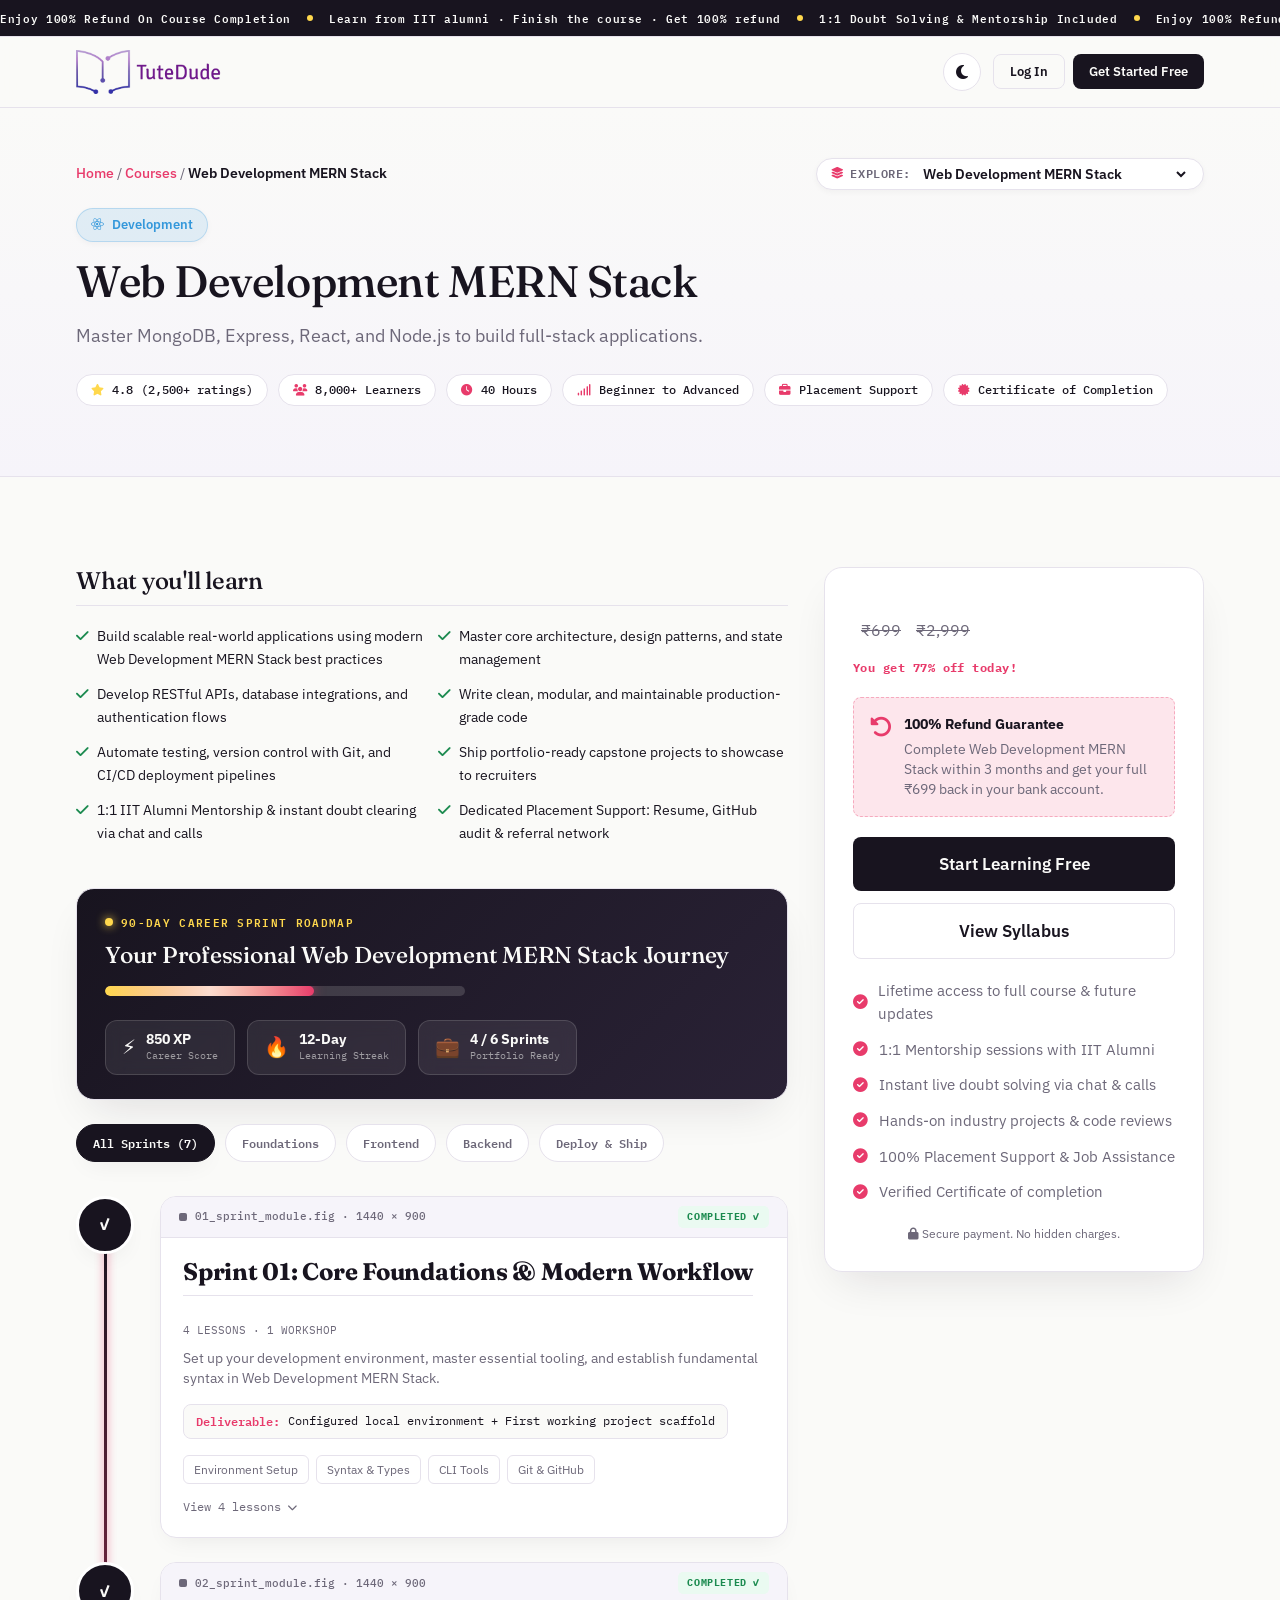
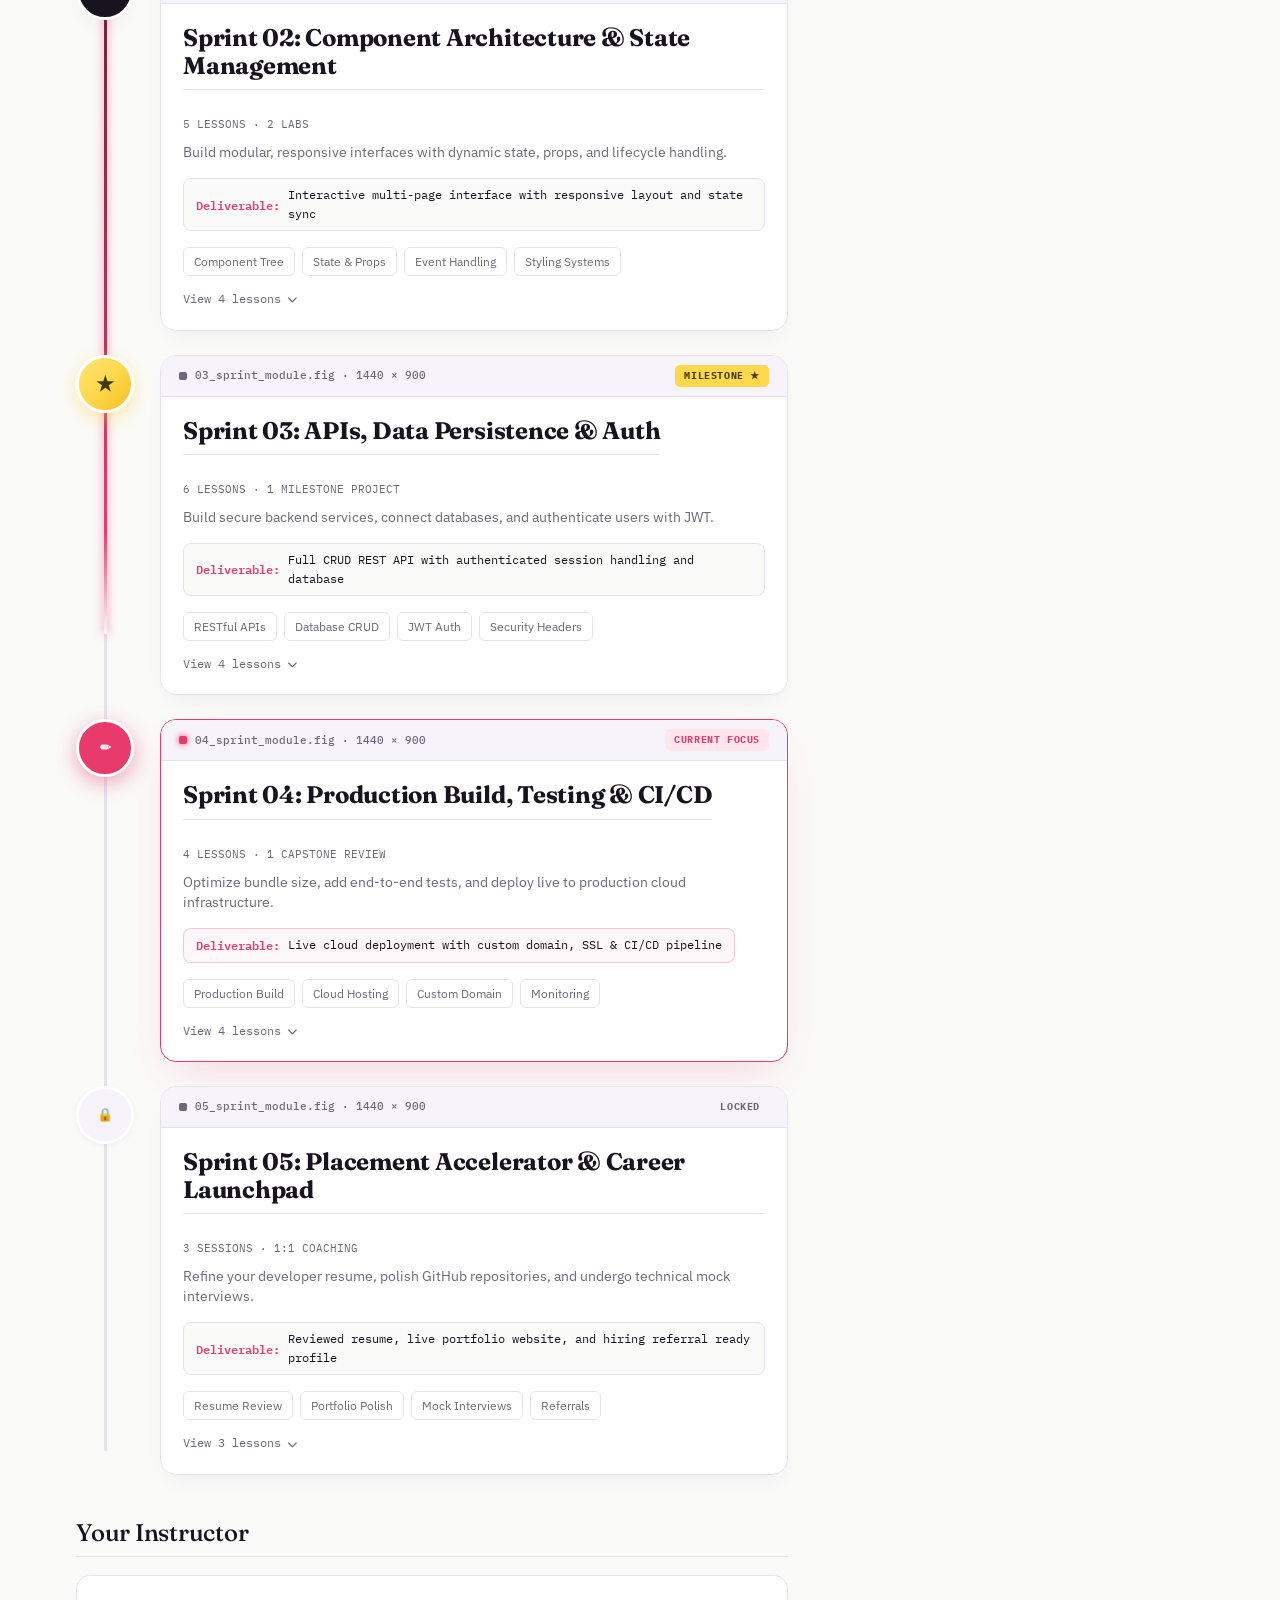
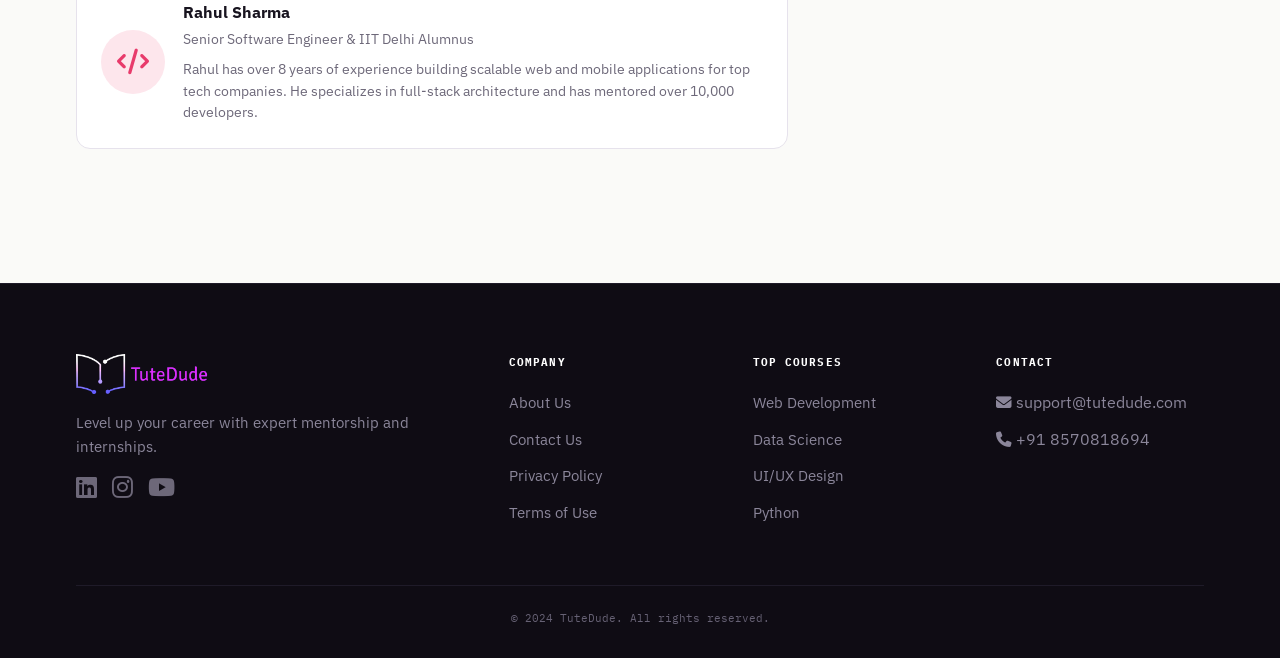
==== template.html @ 83e30b3d "update" ====
<!DOCTYPE html>
<html lang="en">
<head>
    <meta charset="UTF-8">
    <meta name="viewport" content="width=device-width, initial-scale=1.0">
    <title>MERN Stack Development - TuteDude</title>
    <script>
      (function(){
        var r = document.documentElement;
        var t = localStorage.getItem('theme');
        if (!t) t = matchMedia('(prefers-color-scheme: dark)').matches ? 'dark' : 'light';
        if (t === 'dark') r.setAttribute('data-theme','dark');
        r.style.colorScheme = t;
      })();
    </script>
    <link rel="preconnect" href="https://fonts.googleapis.com">
    <link rel="preconnect" href="https://fonts.gstatic.com" crossorigin>
    <link href="https://fonts.googleapis.com/css2?family=Fraunces:ital,opsz,wght@0,9..144,400;0,9..144,500;0,9..144,600;1,9..144,400&family=IBM+Plex+Mono:wght@400;500;600;700&family=IBM+Plex+Sans:wght@400;500;600;700&display=swap" rel="stylesheet">
    <link rel="stylesheet" href="https://cdnjs.cloudflare.com/ajax/libs/font-awesome/6.4.0/css/all.min.css">
    <link rel="stylesheet" href="style.css">
</head>
<body>

    <div class="top-bar">
        <div class="strip-track">
            <div class="strip-content">
                <span>Enjoy 100% Refund On Course Completion</span>
                <span class="strip-dot"></span>
                <span>Learn from IIT alumni · Finish the course · Get 100% refund</span>
                <span class="strip-dot"></span>
                <span>1:1 Doubt Solving &amp; Mentorship Included</span>
                <span class="strip-dot"></span>
            </div>
            <div class="strip-content" aria-hidden="true">
                <span>Enjoy 100% Refund On Course Completion</span>
                <span class="strip-dot"></span>
                <span>Learn from IIT alumni · Finish the course · Get 100% back</span>
                <span class="strip-dot"></span>
                <span>1:1 Doubt Solving &amp; Mentorship Included</span>
                <span class="strip-dot"></span>
            </div>
        </div>
    </div>

    <header>
        <div class="container nav-container">
            <a href="index.html" class="logo" style="gap:0;padding:0;">
                <img src="TD_Logo-1.png" alt="TuteDude" style="height:44px;width:auto;object-fit:contain;display:block;">
            </a>
            <div class="nav-actions">
                <button class="theme-toggle" id="themeToggle" aria-label="Toggle theme"><i class="fa-solid fa-moon"></i></button>
                <div id="authButtons" style="display: flex; gap: 8px;">
                    <button class="btn btn-ghost" id="loginBtn" style="padding: 8px 16px; font-size: 0.8rem; width: auto;">Log In</button>
                    <button class="btn btn-primary" id="signupBtn" style="padding: 8px 16px; font-size: 0.8rem; width: auto;">Get Started Free</button>
                </div>
                <div class="user-profile" id="userProfile">
                    <div class="user-avatar">JD</div>
                    <button class="btn btn-outline" id="logoutBtn" style="padding: 6px 12px; font-size: 0.8rem; width: auto;">Logout</button>
                </div>
            </div>
        </div>
    </header>

    <!-- Course Detail Header -->
    <section class="course-detail-header">
        <div class="container">
            <div class="course-main-info">
                <!-- Breadcrumb & Course Switcher -->
                <div class="breadcrumb-switcher-wrap" style="display: flex; justify-content: space-between; align-items: center; flex-wrap: wrap; gap: 14px; margin-bottom: 18px;">
                    <div style="font-size: 0.85rem; color: var(--ink-soft);">
                        <a href="index.html" style="color: var(--accent); font-weight: 500;">Home</a> /
                        <a href="courses.html" style="color: var(--accent); font-weight: 500;">Courses</a> /
                        <span id="breadcrumbCourseTitle" style="color: var(--ink); font-weight: 600;">MERN Stack</span>
                    </div>

                    <!-- Quick Switcher Dropdown -->
                    <div class="course-switcher-box">
                        <label for="courseSwitcher">
                            <i class="fa-solid fa-layer-group" style="color: var(--accent);"></i> Explore:
                        </label>
                        <select id="courseSwitcher">
                            <option value="">Loading courses...</option>
                        </select>
                    </div>
                </div>

                <!-- Course Category Pill -->
                <div id="courseCategoryBadge" class="course-category-badge">
                    <i class="fa-brands fa-react"></i> <span>Development</span>
                </div>

                <h1 id="courseTitle">MERN Stack Development</h1>
                <p class="course-subtitle" id="courseSubtitle">Master MongoDB, Express, React, and Node.js to build modern, full-stack web applications from scratch.</p>

                <div class="course-badges">
                    <span class="course-badge" id="courseRatingBadge"><i class="fa-solid fa-star" style="color: var(--highlight);"></i> <span id="courseRatingVal">4.8</span> (2,500+ ratings)</span>
                    <span class="course-badge" id="courseEnrolledBadge"><i class="fa-solid fa-users"></i> <span id="courseEnrolledVal">8,000+</span> Learners</span>
                    <span class="course-badge" id="courseHoursBadge"><i class="fa-solid fa-clock"></i> <span id="courseHoursVal">40 Hours</span></span>
                    <span class="course-badge"><i class="fa-solid fa-signal"></i> Beginner to Advanced</span>
                    <span class="course-badge"><i class="fa-solid fa-briefcase" style="color: var(--accent);"></i> Placement Support</span>
                    <span class="course-badge"><i class="fa-solid fa-certificate"></i> Certificate of Completion</span>
                </div>
            </div>
        </div>
    </section>

    <!-- Main Content Layout -->
    <section class="section-padding">
        <div class="container">
            <div class="course-detail-grid">

                <!-- Left Column: Course Content -->
                <div class="course-content-area">

                    <!-- What you'll learn -->
                    <div class="content-section">
                        <h3>What you'll learn</h3>
                        <ul id="learnPointsList" style="display: grid; grid-template-columns: 1fr 1fr; gap: 12px;">
                            <li style="display: flex; gap: 8px; font-size: 0.9rem;"><i class="fa-solid fa-check" style="color: var(--brand-success); margin-top: 5px;"></i> Build full-stack apps with MERN</li>
                            <li style="display: flex; gap: 8px; font-size: 0.9rem;"><i class="fa-solid fa-check" style="color: var(--brand-success); margin-top: 5px;"></i> Master React Hooks &amp; Context API</li>
                            <li style="display: flex; gap: 8px; font-size: 0.9rem;"><i class="fa-solid fa-check" style="color: var(--brand-success); margin-top: 5px;"></i> Create RESTful APIs with Node.js</li>
                            <li style="display: flex; gap: 8px; font-size: 0.9rem;"><i class="fa-solid fa-check" style="color: var(--brand-success); margin-top: 5px;"></i> Manage databases with MongoDB</li>
                            <li style="display: flex; gap: 8px; font-size: 0.9rem;"><i class="fa-solid fa-check" style="color: var(--brand-success); margin-top: 5px;"></i> Implement Authentication &amp; Authorization</li>
                            <li style="display: flex; gap: 8px; font-size: 0.9rem;"><i class="fa-solid fa-check" style="color: var(--brand-success); margin-top: 5px;"></i> Deploy applications to production</li>
                            <li style="display: flex; gap: 8px; font-size: 0.9rem;"><i class="fa-solid fa-check" style="color: var(--brand-success); margin-top: 5px;"></i> Placement Support: Resume, Mock Interviews &amp; Referrals</li>
                        </ul>
                    </div>

                    <!-- Course Curriculum - Interactive Sprint Pipeline -->
                    <div class="content-section" id="curriculum" style="padding:0;background:transparent;border:none;box-shadow:none;">

                        <!-- Career Readiness & Sprint Tracker Dashboard -->
                        <div class="pipeline-dashboard">
                            <div class="pipeline-dashboard-info">
                                <div class="pipeline-kicker" id="pipelineKicker">90-DAY CAREER SPRINT ROADMAP</div>
                                <div class="pipeline-title" id="pipelineTitle">Your Professional Full-Stack Journey</div>
                                <div class="pipeline-meter-wrap">
                                    <div class="pipeline-meter-fill" id="pipelineMeterFill">
                                        <div class="pipeline-meter-sheen"></div>
                                    </div>
                                </div>
                            </div>
                            <div class="pipeline-stats">
                                <div class="pipeline-stat-chip">
                                    <span class="pipeline-stat-icon">⚡</span>
                                    <div>
                                        <b>850 XP</b>
                                        <small>Career Score</small>
                                    </div>
                                </div>
                                <div class="pipeline-stat-chip">
                                    <span class="pipeline-stat-icon">🔥</span>
                                    <div>
                                        <b>12-Day</b>
                                        <small>Learning Streak</small>
                                    </div>
                                </div>
                                <div class="pipeline-stat-chip">
                                    <span class="pipeline-stat-icon">💼</span>
                                    <div>
                                        <b>4 / 6 Sprints</b>
                                        <small>Portfolio Ready</small>
                                    </div>
                                </div>
                            </div>
                        </div>

                        <!-- Category Filters -->
                        <div class="pipeline-filters">
                            <button class="pipeline-filter-btn active" data-category="all">All Sprints (7)</button>
                            <button class="pipeline-filter-btn" data-category="foundation">Foundations</button>
                            <button class="pipeline-filter-btn" data-category="frontend">Frontend</button>
                            <button class="pipeline-filter-btn" data-category="backend">Backend</button>
                            <button class="pipeline-filter-btn" data-category="deploy">Deploy &amp; Ship</button>
                        </div>

                        <!-- Sprint Pipeline Track -->
                        <div class="pipeline-track" id="pipelineTrack">
                            <div class="pipeline-track-laser" id="pipelineLaser"></div>

                            <!-- Sprint 01: Web Foundations (Done) -->
                            <div class="sprint-row" data-category="foundation">
                                <div class="sprint-node done" title="Sprint 01: Web Foundations">
                                    <span class="node-check">✓</span>
                                </div>
                                <div class="sprint-artboard" onclick="toggleArtboardDrawer(this, event)">
                                    <div class="artboard-topbar">
                                        <span class="artboard-filename">01_web_foundations.fig · 1440 × 900</span>
                                        <span class="artboard-status status-done">COMPLETED ✓</span>
                                    </div>
                                    <div class="artboard-body">
                                        <div class="artboard-header-row">
                                            <h3 class="artboard-title">Sprint 01: Web Foundations &amp; Modern Javascript</h3>
                                            <span class="artboard-duration">4 LESSONS · 1 WORKSHOP</span>
                                        </div>
                                        <p class="artboard-desc">Understand how the web works end-to-end, set up your full modern dev environment, and master modern ES6+ JS syntax.</p>
                                        <div class="artboard-deliverable">
                                            <b>Deliverable:</b> Working local dev environment + first responsive web application
                                        </div>
                                        <div class="artboard-chips">
                                            <span class="artboard-chip">HTTP &amp; DNS</span>
                                            <span class="artboard-chip">HTML5 &amp; CSS3</span>
                                            <span class="artboard-chip">Dev Tools</span>
                                            <span class="artboard-chip">ES6+ JavaScript</span>
                                        </div>
                                        <div class="artboard-lessons-toggle">
                                            <span>View 4 lessons</span> <i class="fa-solid fa-chevron-down"></i>
                                        </div>
                                        <div class="artboard-lessons-drawer">
                                            <ul class="artboard-lesson-list">
                                                <li><i class="fa-solid fa-circle-play"></i> How the web works (HTTP, DNS, Browsers)</li>
                                                <li><i class="fa-solid fa-circle-play"></i> Setting up your development environment</li>
                                                <li><i class="fa-solid fa-circle-play"></i> Introduction to HTML5 and CSS3</li>
                                                <li><i class="fa-solid fa-circle-play"></i> JavaScript Fundamentals (ES6+)</li>
                                            </ul>
                                        </div>
                                    </div>
                                </div>
                            </div>

                            <!-- Sprint 02: React Frontend (Done) -->
                            <div class="sprint-row" data-category="frontend">
                                <div class="sprint-node done" title="Sprint 02: Frontend with React">
                                    <span class="node-check">✓</span>
                                </div>
                                <div class="sprint-artboard" onclick="toggleArtboardDrawer(this, event)">
                                    <div class="artboard-topbar">
                                        <span class="artboard-filename">02_react_frontend.fig · 1440 × 900</span>
                                        <span class="artboard-status status-done">COMPLETED ✓</span>
                                    </div>
                                    <div class="artboard-body">
                                        <div class="artboard-header-row">
                                            <h3 class="artboard-title">Sprint 02: Frontend Architecture with React JS</h3>
                                            <span class="artboard-duration">5 LESSONS · 1 SPA PROJECT</span>
                                        </div>
                                        <p class="artboard-desc">Build dynamic, component-based UIs. Master React hooks, reusable UI patterns, routing, and client-side state management.</p>
                                        <div class="artboard-deliverable">
                                            <b>Deliverable:</b> Multi-page React SPA with routing and global state
                                        </div>
                                        <div class="artboard-chips">
                                            <span class="artboard-chip">Components &amp; Props</span>
                                            <span class="artboard-chip">useState &amp; useEffect</span>
                                            <span class="artboard-chip">React Router</span>
                                            <span class="artboard-chip">Context API</span>
                                        </div>
                                        <div class="artboard-lessons-toggle">
                                            <span>View 5 lessons</span> <i class="fa-solid fa-chevron-down"></i>
                                        </div>
                                        <div class="artboard-lessons-drawer">
                                            <ul class="artboard-lesson-list">
                                                <li><i class="fa-solid fa-circle-play"></i> React Components, Props, and State</li>
                                                <li><i class="fa-solid fa-circle-play"></i> Handling Events and Forms</li>
                                                <li><i class="fa-solid fa-circle-play"></i> React Hooks (useState, useEffect)</li>
                                                <li><i class="fa-solid fa-circle-play"></i> Routing with React Router</li>
                                                <li><i class="fa-solid fa-circle-play"></i> State Management with Context API</li>
                                            </ul>
                                        </div>
                                    </div>
                                </div>
                            </div>

                            <!-- Milestone -->
                            <div class="sprint-row" data-category="frontend">
                                <div class="sprint-node milestone" title="Checkpoint Milestone">
                                    🏆
                                </div>
                                <div class="sprint-artboard" onclick="toggleArtboardDrawer(this, event)">
                                    <div class="artboard-topbar">
                                        <span class="artboard-filename">milestone_evaluation.audit · CERTIFIED</span>
                                        <span class="artboard-status status-milestone">MILESTONE UNLOCKED ★</span>
                                    </div>
                                    <div class="artboard-body">
                                        <div class="artboard-header-row">
                                            <h3 class="artboard-title">Checkpoint Milestone: Frontend React Badge &amp; Review</h3>
                                            <span class="artboard-duration">+150 XP AWARDED · 1:1 PEER REVIEW</span>
                                        </div>
                                        <p class="artboard-desc">Submit your React SPA for rigorous mentor evaluation and performance audit. Earn the verified Frontend Developer credential.</p>
                                        <div class="artboard-deliverable">
                                            <b>Achievement:</b> TuteDude Certified Frontend Engineer Checkpoint
                                        </div>
                                        <div class="artboard-chips">
                                            <span class="artboard-chip">Code review session</span>
                                            <span class="artboard-chip">Performance audit</span>
                                            <span class="artboard-chip">1:1 mentor critique</span>
                                        </div>
                                    </div>
                                </div>
                            </div>

                            <!-- Sprint 03: Backend (ACTIVE) -->
                            <div class="sprint-row active-sprint" data-category="backend">
                                <div class="sprint-node active" title="Sprint 03: Backend with Node & Express (Current Sprint)">
                                    03
                                </div>
                                <div class="sprint-artboard" onclick="toggleArtboardDrawer(this, event)">
                                    <!-- Animated Figma Cursor -->
                                    <div class="figma-cursor">
                                        <svg class="figma-cursor-icon" viewBox="0 0 24 24" fill="none">
                                            <path d="M5.65 3.12L19.35 12.35L12.35 13.9L8.6 20.35L5.65 3.12Z" fill="#e83b6b" stroke="#ffffff" stroke-width="1.8" stroke-linejoin="round"/>
                                        </svg>
                                        <span class="figma-cursor-tag">You (In Sprint)</span>
                                        <div class="figma-comment-bubble">💬 JWT auth API &amp; routes approved by mentor!</div>
                                    </div>

                                    <div class="artboard-topbar">
                                        <span class="artboard-filename">03_node_express_active.fig · 1440 × 900</span>
                                        <span class="artboard-status status-active">
                                            <span class="status-active-dot"></span>
                                            CURRENT SPRINT · IN PROGRESS
                                        </span>
                                    </div>
                                    <div class="artboard-body">
                                        <div class="artboard-header-row">
                                            <h3 class="artboard-title">Sprint 03: Backend with Node.js &amp; Express</h3>
                                            <span class="artboard-duration">4 LESSONS · 1 REST API PROJECT</span>
                                        </div>
                                        <p class="artboard-desc">Design and build production-grade REST APIs with structured middleware, error handling pipelines, and secure JWT authentication.</p>
                                        <div class="artboard-deliverable">
                                            <b>Deliverable:</b> Authenticated REST API with full CRUD endpoints
                                        </div>
                                        <div class="artboard-chips">
                                            <span class="artboard-chip">Node.js &amp; NPM</span>
                                            <span class="artboard-chip">Express.js</span>
                                            <span class="artboard-chip">JWT Auth</span>
                                            <span class="artboard-chip">Custom Middleware</span>
                                        </div>
                                        <div class="artboard-lessons-toggle">
                                            <span>View 4 lessons</span> <i class="fa-solid fa-chevron-down"></i>
                                        </div>
                                        <div class="artboard-lessons-drawer">
                                            <ul class="artboard-lesson-list">
                                                <li><i class="fa-solid fa-circle-play"></i> Introduction to Node.js and NPM</li>
                                                <li><i class="fa-solid fa-circle-play"></i> Building RESTful APIs with Express</li>
                                                <li><i class="fa-solid fa-circle-play"></i> Middleware and Error Handling</li>
                                                <li><i class="fa-solid fa-circle-play"></i> Authentication using JWT</li>
                                            </ul>
                                        </div>
                                    </div>
                                </div>
                            </div>

                            <!-- Sprint 04: MongoDB (Locked) -->
                            <div class="sprint-row" data-category="backend">
                                <div class="sprint-node locked" title="Sprint 04: Database with MongoDB (Locked)">
                                    🔒
                                </div>
                                <div class="sprint-artboard" onclick="toggleArtboardDrawer(this, event)">
                                    <div class="artboard-topbar">
                                        <span class="artboard-filename">04_mongodb_schemas.fig · LOCKED</span>
                                        <span class="artboard-status status-locked">UNLOCKS AFTER SPRINT 03</span>
                                    </div>
                                    <div class="artboard-body">
                                        <div class="artboard-header-row">
                                            <h3 class="artboard-title">Sprint 04: Database with MongoDB &amp; Mongoose</h3>
                                            <span class="artboard-duration">3 LESSONS · 1 DATA WORKSHOP</span>
                                        </div>
                                        <p class="artboard-desc">Master NoSQL database design. Build schemas, run indexed queries, and model real-world data with Mongoose ODM.</p>
                                        <div class="artboard-deliverable">
                                            <b>Deliverable:</b> Backend connected to live MongoDB Atlas cluster
                                        </div>
                                        <div class="artboard-chips">
                                            <span class="artboard-chip">MongoDB Atlas</span>
                                            <span class="artboard-chip">Mongoose ORM</span>
                                            <span class="artboard-chip">Data Modeling</span>
                                            <span class="artboard-chip">Aggregation</span>
                                        </div>
                                        <div class="artboard-lessons-toggle">
                                            <span>View 3 lessons</span> <i class="fa-solid fa-chevron-down"></i>
                                        </div>
                                        <div class="artboard-lessons-drawer">
                                            <ul class="artboard-lesson-list">
                                                <li><i class="fa-solid fa-circle-play"></i> Introduction to NoSQL and MongoDB</li>
                                                <li><i class="fa-solid fa-circle-play"></i> Schema Design with Mongoose</li>
                                                <li><i class="fa-solid fa-circle-play"></i> CRUD operations and complex queries</li>
                                            </ul>
                                        </div>
                                    </div>
                                </div>
                            </div>

                            <!-- Sprint 05: Full Stack Integration (Locked) -->
                            <div class="sprint-row" data-category="deploy">
                                <div class="sprint-node locked" title="Sprint 05: Full Stack MERN Integration (Locked)">
                                    🔒
                                </div>
                                <div class="sprint-artboard" onclick="toggleArtboardDrawer(this, event)">
                                    <div class="artboard-topbar">
                                        <span class="artboard-filename">05_mern_integration.fig · LOCKED</span>
                                        <span class="artboard-status status-locked">UNLOCKS AFTER SPRINT 04</span>
                                    </div>
                                    <div class="artboard-body">
                                        <div class="artboard-header-row">
                                            <h3 class="artboard-title">Sprint 05: Full Stack Integration &amp; Real Projects</h3>
                                            <span class="artboard-duration">5 LESSONS · 2 FULL PROJECTS</span>
                                        </div>
                                        <p class="artboard-desc">Connect React with Node, Express, and MongoDB. Implement full auth, state sync, payment gateway, and file uploads.</p>
                                        <div class="artboard-deliverable">
                                            <b>Deliverable:</b> Complete End-to-End MERN Application with live DB
                                        </div>
                                        <div class="artboard-chips">
                                            <span class="artboard-chip">Axios Interceptors</span>
                                            <span class="artboard-chip">State Sync</span>
                                            <span class="artboard-chip">Payment Gateway</span>
                                            <span class="artboard-chip">File Uploads</span>
                                        </div>
                                        <div class="artboard-lessons-toggle">
                                            <span>View 5 lessons</span> <i class="fa-solid fa-chevron-down"></i>
                                        </div>
                                        <div class="artboard-lessons-drawer">
                                            <ul class="artboard-lesson-list">
                                                <li><i class="fa-solid fa-circle-play"></i> Connecting Frontend with Backend APIs</li>
                                                <li><i class="fa-solid fa-circle-play"></i> Global State with Redux / Context</li>
                                                <li><i class="fa-solid fa-circle-play"></i> Image Uploads with Cloudinary / S3</li>
                                                <li><i class="fa-solid fa-circle-play"></i> Payment Integration with Razorpay / Stripe</li>
                                                <li><i class="fa-solid fa-circle-play"></i> End-to-end Testing and Debugging</li>
                                            </ul>
                                        </div>
                                    </div>
                                </div>
                            </div>

                            <!-- Sprint 06: DevOps & Capstone (Locked) -->
                            <div class="sprint-row" data-category="deploy">
                                <div class="sprint-node locked" title="Sprint 06: DevOps & Capstone">
                                    🔒
                                </div>
                                <div class="sprint-artboard" onclick="toggleArtboardDrawer(this, event)">
                                    <div class="artboard-topbar">
                                        <span class="artboard-filename">06_production_deploy.fig · LOCKED</span>
                                        <span class="artboard-status status-locked">FINAL CAPSTONE SPRINT</span>
                                    </div>
                                    <div class="artboard-body">
                                        <div class="artboard-header-row">
                                            <h3 class="artboard-title">Sprint 06: Production Deployment &amp; Capstone</h3>
                                            <span class="artboard-duration">3 LESSONS · 1 PRODUCTION CAPSTONE</span>
                                        </div>
                                        <p class="artboard-desc">Deploy full-stack apps to production with CI/CD pipelines, custom domains, SSL certificates, and security best practices.</p>
                                        <div class="artboard-deliverable">
                                            <b>Deliverable:</b> Live production deployment with custom domain &amp; CI/CD
                                        </div>
                                        <div class="artboard-chips">
                                            <span class="artboard-chip">Render / Vercel</span>
                                            <span class="artboard-chip">Docker Basics</span>
                                            <span class="artboard-chip">CI/CD Pipelines</span>
                                            <span class="artboard-chip">Capstone Review</span>
                                        </div>
                                        <div class="artboard-lessons-toggle">
                                            <span>View 3 lessons</span> <i class="fa-solid fa-chevron-down"></i>
                                        </div>
                                        <div class="artboard-lessons-drawer">
                                            <ul class="artboard-lesson-list">
                                                <li><i class="fa-solid fa-circle-play"></i> Deployment strategies for MERN apps</li>
                                                <li><i class="fa-solid fa-circle-play"></i> Environment variables &amp; secrets management</li>
                                                <li><i class="fa-solid fa-circle-play"></i> Final capstone project build &amp; submission</li>
                                            </ul>
                                        </div>
                                    </div>
                                </div>
                            </div>

                        </div><!-- end pipeline-track -->

                        <!-- Floating Notification Toast -->
                        <div class="pipeline-toast" id="pipelineToast"></div>
                    </div>

                    <!-- Instructor -->
                    <div class="content-section">
                        <h3>Your Instructor</h3>
                        <div class="instructor-card">
                            <div class="instructor-img"><i class="fa-solid fa-user-tie" id="instructorIcon"></i></div>
                            <div>
                                <h4 style="margin-bottom: 4px;" id="instructorName">Rahul Sharma</h4>
                                <p style="font-size: 0.85rem; color: var(--ink-soft);" id="instructorTitle">Senior Software Engineer &amp; IIT Delhi Alumnus</p>
                                <p style="font-size: 0.85rem; color: var(--ink-soft); margin-top: 8px;" id="instructorBio">Rahul has over 8 years of experience building scalable web applications for top tech companies. He specializes in the MERN stack and has mentored over 10,000 students.</p>
                            </div>
                        </div>
                    </div>

                </div>

                <!-- Right Column: Enroll Card (Sticky) -->
                <aside class="enroll-sidebar">
                    <div class="enroll-card">
                        <div class="enroll-price"><span id="sidebarPriceCurrent">₹699</span> <span id="sidebarPriceOriginal">₹2,999</span></div>
                        <p class="enroll-discount-text" id="sidebarDiscountText">You get 76% off today!</p>

                        <!-- REFUND HIGHLIGHT BOX -->
                        <div class="refund-highlight">
                            <i class="fa-solid fa-rotate-left"></i>
                            <div>
                                <strong>100% Refund Guarantee</strong>
                                <p id="sidebarRefundDesc">Complete the course within 3 months and get your full ₹699 back in your bank account.</p>
                            </div>
                        </div>

                        <button class="btn btn-primary" style="width: 100%; padding: 16px; font-size: 1.05rem; margin-bottom: 12px;">Start Learning Free</button>
                        <button class="btn btn-ghost" style="width: 100%; padding: 16px; font-size: 1.05rem;">View Syllabus</button>

                        <ul id="sidebarFeaturesList">
                            <li><i class="fa-solid fa-check-circle"></i> Lifetime access to course</li>
                            <li><i class="fa-solid fa-check-circle"></i> 1:1 Mentorship sessions</li>
                            <li><i class="fa-solid fa-check-circle"></i> Live doubt solving</li>
                            <li><i class="fa-solid fa-check-circle"></i> Dedicated Projects</li>
                            <li><i class="fa-solid fa-check-circle"></i> Placement Support &amp; Job Assistance</li>
                            <li><i class="fa-solid fa-check-circle"></i> Certificate of completion</li>
                        </ul>
                        <div style="font-size: 0.75rem; color: var(--ink-soft); text-align: center; margin-top: 15px;"><i class="fa-solid fa-lock"></i> Secure payment. No hidden charges.</div>
                    </div>
                </aside>

            </div>
        </div>
    </section>

    <!-- Footer -->
    <footer>
        <div class="container">
            <div class="footer-grid">
                <div class="footer-brand">
                    <div class="logo" style="margin-bottom:10px;gap:0;padding:0;">
                        <img src="TD_Logo-1.png" alt="TuteDude" style="height:40px;width:auto;object-fit:contain;display:block;">
                    </div>
                    <p>Level up your career with expert mentorship and internships.</p>
                    <div style="display: flex; gap: 15px; margin-top: 15px;">
                        <a href="#"><i class="fa-brands fa-linkedin" style="font-size: 1.5rem; color: var(--text-grey);"></i></a>
                        <a href="#"><i class="fa-brands fa-instagram" style="font-size: 1.5rem; color: var(--text-grey);"></i></a>
                        <a href="#"><i class="fa-brands fa-youtube" style="font-size: 1.5rem; color: var(--text-grey);"></i></a>
                    </div>
                </div>
                <div class="footer-links"><h4>Company</h4><ul><li><a href="#">About Us</a></li><li><a href="#">Contact Us</a></li><li><a href="#">Privacy Policy</a></li><li><a href="#">Terms of Use</a></li></ul></div>
                <div class="footer-links"><h4>Top Courses</h4><ul><li><a href="#">Web Development</a></li><li><a href="#">Data Science</a></li><li><a href="#">UI/UX Design</a></li><li><a href="#">Python</a></li></ul></div>
                <div class="footer-links"><h4>Contact</h4><ul><li><i class="fa-solid fa-envelope"></i> support@tutedude.com</li><li><i class="fa-solid fa-phone"></i> +91 8570818694</li></ul></div>
            </div>
            <div class="footer-bottom">&copy; 2024 TuteDude. All rights reserved.</div>
        </div>
    </footer>

    <!-- Login Modal -->
    <div class="modal-overlay" id="loginModal">
        <div class="modal-content">
            <button class="modal-close" id="modalClose"><i class="fa-solid fa-xmark"></i></button>
            <h2>Welcome Back</h2>
            <form id="loginForm">
                <div class="form-group"><label>Email</label><input type="email" placeholder="you@example.com" required></div>
                <div class="form-group"><label>Password</label><input type="password" placeholder="••••••••" required></div>
                <button type="submit" class="btn btn-primary">Log In</button>
            </form>
        </div>
    </div>

    <script src="script.js"></script>
    <script src="template-loader.js"></script>

    <!-- Pipeline Drawer, Filter & Cursor logic -->
    <script>
    function toggleArtboardDrawer(artboard, e) {
        if (e.target.closest('.artboard-chip')) return;
        artboard.classList.toggle('open');

        var cursor = document.querySelector('.figma-cursor');
        if (cursor && !artboard.contains(cursor)) {
            artboard.prepend(cursor);
            cursor.style.display = 'flex';
            var tag = cursor.querySelector('.figma-cursor-tag');
            if (tag) tag.textContent = 'You (Inspecting)';
        }
    }

    (function(){
        var filterBtns = document.querySelectorAll('.pipeline-filter-btn');
        var sprintRows = document.querySelectorAll('.sprint-row');
        var laser = document.getElementById('pipelineLaser');

        filterBtns.forEach(function(btn){
            btn.addEventListener('click', function(){
                filterBtns.forEach(function(b){ b.classList.remove('active'); });
                btn.classList.add('active');

                var cat = btn.getAttribute('data-category');
                sprintRows.forEach(function(row){
                    if (cat === 'all' || row.getAttribute('data-category') === cat) {
                        row.classList.remove('hidden');
                    } else {
                        row.classList.add('hidden');
                    }
                });

                if (laser) {
                    laser.style.display = (cat === 'all') ? 'block' : 'none';
                }
            });
        });

        var toast = document.getElementById('pipelineToast');
        var toastTimer = null;
        function showToast(html) {
            if (!toast) return;
            toast.innerHTML = html;
            toast.classList.add('show');
            clearTimeout(toastTimer);
            toastTimer = setTimeout(function(){ toast.classList.remove('show'); }, 2600);
        }

        document.querySelectorAll('.sprint-node').forEach(function(node){
            node.addEventListener('click', function(e){
                e.stopPropagation();
                if (node.classList.contains('milestone')) {
                    showToast('🏆 <b>Milestone Cleared:</b> Frontend React Badge &amp; +150 XP Achieved!');
                } else if (node.classList.contains('done')) {
                    showToast('✓ <b>Sprint Verified:</b> Lessons completed &amp; deliverables approved.');
                } else if (node.classList.contains('active')) {
                    showToast('✏️ <b>Current Focus:</b> Sprint 03 · Backend REST API in progress!');
                } else if (node.classList.contains('locked')) {
                    showToast('🔒 <b>Sprint Locked:</b> Complete Sprint 03 Backend to unlock.');
                }
            });
        });

        var meterFill = document.getElementById('pipelineMeterFill');
        if (meterFill && 'IntersectionObserver' in window) {
            meterFill.style.width = '0%';
            var obs = new IntersectionObserver(function(entries){
                entries.forEach(function(entry){
                    if (entry.isIntersecting) {
                        meterFill.style.width = '58%';
                        obs.disconnect();
                    }
                });
            }, { threshold: 0.15 });
            var sec = document.getElementById('curriculum');
            if (sec) obs.observe(sec);
        }
    })();
    </script>

    <!-- Curriculum accordion (course-level) -->
    <script>
        document.addEventListener('DOMContentLoaded', () => {
            const curriculumItems = document.querySelectorAll('.curriculum-item');
            curriculumItems.forEach(item => {
                const header = item.querySelector('.curriculum-header');
                if (!header) return;
                header.addEventListener('click', () => {
                    curriculumItems.forEach(other => {
                        if (other !== item) other.classList.remove('active');
                    });
                    item.classList.toggle('active');
                });
            });
        });
    </script>
</body>
</html>
---- style.css ----
/* ============================================================
   TUTEDUDE UNIFIED DESIGN SYSTEM
   Editorial Elegance · Modern Precision · Vibrant Accent
   ============================================================ */

@import url('https://fonts.googleapis.com/css2?family=Fraunces:ital,opsz,wght@0,9..144,400;0,9..144,500;0,9..144,600;1,9..144,400&family=IBM+Plex+Mono:wght@400;500;600;700&family=IBM+Plex+Sans:wght@400;500;600;700&display=swap');

/* ---------- DESIGN TOKENS ---------- */
:root {
    color-scheme: light;

    /* Main Palette */
    --ink: #18141f;
    --ink-soft: #6d6879;
    --canvas: #fafaf8;
    --panel: #ffffff;
    --line: #e6e2ec;
    --accent: #e83b6b;
    --accent-soft: #fde6ec;
    --accent-hover: #d22858;
    --highlight: #ffd84d;
    --highlight-ink: #463a04;

    /* Featured column in comparison table — stays dark in both themes */
    --thead-feature-bg: #18141f;
    --thead-feature-fg: #ffffff;

    /* Secondary accents */
    --green: #1b8a4f;
    --green-soft: #eafaf1;
    --red: #c94b4b;

    /* Typography */
    --serif: 'Fraunces', Georgia, serif;
    --sans: 'IBM Plex Sans', system-ui, -apple-system, sans-serif;
    --mono: 'IBM Plex Mono', ui-monospace, monospace;

    /* Backwards-compatible aliases */
    --brand-primary: var(--ink);
    --brand-primary-light: #f4f1f8;
    --brand-primary-hover: #2b2438;
    --brand-accent: var(--accent);
    --brand-accent-hover: var(--accent-hover);
    --brand-success: var(--green);
    --brand-success-bg: var(--green-soft);

    --text-primary: var(--ink);
    --text-dark: var(--ink);
    --text-grey: var(--ink-soft);
    --bg-main: var(--canvas);
    --bg-light: #f6f4fa;
    --bg-card: var(--panel);
    --border-color: var(--line);

    /* Radius & Shadows */
    --radius-sm: 8px;
    --radius-md: 14px;
    --radius-lg: 18px;
    --shadow-sm: 0 2px 6px rgba(24, 20, 31, 0.04);
    --shadow-md: 0 10px 25px -10px rgba(24, 20, 31, 0.08);
    --shadow-lg: 0 20px 45px -15px rgba(24, 20, 31, 0.12);

    --h1-size: 2.5rem;
    --h2-size: 2rem;
    --h3-size: 1.3rem;
    --body-size: 15.5px;
    --small-size: 0.85rem;
    --section-padding: 80px 0;
    --container-padding: 24px;
    --transition: all 0.2s cubic-bezier(0.16, 1, 0.3, 1);
}

[data-theme="dark"] {
    color-scheme: dark;

    --ink: #f2eff7;
    --ink-soft: #9c96aa;
    --canvas: #0f0c14;
    --panel: #18141f;
    --line: #2b2538;
    --accent: #e83b6b;
    --accent-soft: rgba(232, 59, 107, 0.15);
    --accent-hover: #f25280;
    --highlight: #ffd84d;
    --highlight-ink: #ffffff;

    --thead-feature-bg: #2b2538;
    --thead-feature-fg: #f2eff7;

    --brand-primary: #f2eff7;
    --brand-primary-light: #221a2c;
    --brand-primary-hover: #ffffff;

    --text-dark: #f2eff7;
    --text-grey: #9c96aa;
    --bg-main: #0f0c14;
    --bg-light: #1a1527;
    --bg-card: #18141f;
    --border-color: #2b2538;
    --brand-success-bg: #142a1e;
    --brand-success: #4caf50;

    --shadow-sm: 0 2px 6px rgba(0, 0, 0, 0.3);
    --shadow-md: 0 10px 25px -10px rgba(0, 0, 0, 0.45);
    --shadow-lg: 0 20px 45px -15px rgba(0, 0, 0, 0.55);
}

/* =========================================
   RESETS & BASE
   ========================================= */
* { margin: 0; padding: 0; box-sizing: border-box; -webkit-tap-highlight-color: transparent; }
html { scroll-behavior: smooth; }
body {
    font-family: var(--sans);
    background-color: var(--canvas);
    color: var(--ink);
    font-size: var(--body-size);
    line-height: 1.6;
    transition: background-color 0.3s, color 0.3s;
    overflow-x: hidden;
    -webkit-font-smoothing: antialiased;
}

h1, h2, h3 {
    font-family: var(--serif);
    color: var(--ink);
    line-height: 1.15;
    letter-spacing: -0.01em;
    font-weight: 500;
}
h1 { font-size: var(--h1-size); margin-bottom: 16px; }
h2 { font-size: var(--h2-size); margin-bottom: 14px; }
h3 { font-size: var(--h3-size); margin-bottom: 8px; }
h4, h5, h6 { font-family: var(--sans); font-weight: 700; color: var(--ink); }
a { text-decoration: none; color: inherit; transition: var(--transition); }
ul { list-style: none; }
img { max-width: 100%; }

.container { width: 100%; padding: 0 var(--container-padding); margin: 0 auto; max-width: 1200px; }
.section-padding { padding: var(--section-padding); }
.section-header { text-align: center; margin-bottom: 48px; max-width: 680px; margin-left: auto; margin-right: auto; }
.section-header h2 { margin-bottom: 12px; }
.section-header p { color: var(--ink-soft); font-size: 16px; }

/* =========================================
   BUTTONS
   ========================================= */
.btn {
    display: inline-flex;
    align-items: center;
    justify-content: center;
    padding: 12px 24px;
    border-radius: var(--radius-sm);
    font-weight: 600;
    font-family: var(--sans);
    cursor: pointer;
    border: none;
    transition: var(--transition);
    gap: 8px;
    font-size: 14.5px;
    text-align: center;
}
.btn-primary {
    background-color: var(--ink);
    color: var(--canvas);
}
.btn-primary:hover {
    background-color: var(--accent);
    color: #ffffff;
    transform: translateY(-2px);
    box-shadow: 0 6px 18px rgba(232, 59, 107, 0.3);
}
.btn-secondary { background-color: var(--accent); color: #ffffff; }
.btn-secondary:hover {
    background-color: var(--accent-hover);
    transform: translateY(-2px);
    box-shadow: 0 6px 18px rgba(232, 59, 107, 0.35);
}
.btn-outline {
    background-color: transparent;
    color: var(--ink);
    border: 1.5px solid var(--line);
}
.btn-outline:hover {
    border-color: var(--ink);
    background-color: var(--panel);
    transform: translateY(-2px);
}
.btn-ghost {
    background-color: transparent;
    color: var(--ink);
    border: 1px solid var(--line);
}
.btn-ghost:hover {
    background-color: var(--bg-light);
    border-color: var(--ink-soft);
}

/* =========================================
   TOP MARQUEE STRIP
   ========================================= */
.top-bar {
    background-color: var(--ink);
    color: var(--canvas);
    padding: 9px 0;
    font-family: var(--mono);
    font-size: 11px;
    font-weight: 600;
    letter-spacing: 0.06em;
    overflow: hidden;
    white-space: nowrap;
    position: relative;
    border-bottom: 1px solid var(--line);
}
.strip-track {
    display: flex;
    width: max-content;
    animation: stripRun 28s linear infinite;
}
.top-bar:hover .strip-track { animation-play-state: paused; }
@keyframes stripRun {
    0% { transform: translateX(0); }
    100% { transform: translateX(-50%); }
}
.strip-content { display: flex; align-items: center; gap: 16px; padding-right: 16px; }
.strip-dot {
    width: 6px; height: 6px;
    border-radius: 50%;
    background-color: var(--highlight);
    display: inline-block;
}

/* =========================================
   HEADER & NAVIGATION
   ========================================= */
header {
    background-color: color-mix(in srgb, var(--canvas) 88%, transparent);
    backdrop-filter: blur(14px);
    -webkit-backdrop-filter: blur(14px);
    border-bottom: 1px solid var(--line);
    position: sticky;
    top: 0;
    z-index: 1000;
}
.nav-container {
    display: flex;
    justify-content: space-between;
    align-items: center;
    height: 70px;
}
.logo {
    display: flex;
    align-items: center;
    gap: 10px;
    font-family: var(--serif);
    font-weight: 600;
    font-size: 1.55rem;
    color: var(--ink);
    letter-spacing: -0.01em;
}
.logo i { color: var(--accent); font-size: 1.4rem; }
.logo img { transition: filter 0.3s ease; }
[data-theme="dark"] .logo img { filter: brightness(2) saturate(0.9); }

.nav-actions { display: flex; align-items: center; gap: 12px; }
.theme-toggle {
    background: var(--panel);
    border: 1px solid var(--line);
    color: var(--ink);
    font-size: 1rem;
    cursor: pointer;
    width: 38px; height: 38px;
    border-radius: 50%;
    display: flex;
    align-items: center;
    justify-content: center;
    transition: var(--transition);
}
.theme-toggle:hover { border-color: var(--ink); transform: rotate(15deg); }
#authButtons { display: flex; gap: 8px; }
.user-profile { display: none; align-items: center; gap: 10px; cursor: pointer; }
.user-avatar {
    width: 36px; height: 36px;
    border-radius: 50%;
    background-color: var(--accent-soft);
    color: var(--accent);
    display: flex;
    align-items: center;
    justify-content: center;
    font-family: var(--mono);
    font-weight: 700;
    font-size: 0.85rem;
}

/* =========================================
   HERO SECTION
   ========================================= */
.hero {
    padding: 60px 0 80px;
    background: linear-gradient(180deg, var(--canvas) 0%, var(--bg-light) 100%);
    position: relative;
}
.hero-badge {
    display: inline-flex;
    align-items: center;
    gap: 8px;
    background-color: var(--accent-soft);
    border: 1px solid color-mix(in srgb, var(--accent) 20%, transparent);
    padding: 5px 14px;
    border-radius: 999px;
    font-family: var(--mono);
    font-size: 11px;
    font-weight: 600;
    color: var(--accent);
    margin-bottom: 22px;
    letter-spacing: 0.08em;
    text-transform: uppercase;
}
.hero h1 {
    font-size: clamp(32px, 4.4vw, 54px);
    margin-bottom: 18px;
    color: var(--ink);
    line-height: 1.08;
}
.hero h1 span { color: var(--accent); font-style: italic; }
.hero-subtext {
    font-size: 1.15rem;
    color: var(--ink-soft);
    margin-bottom: 34px;
    max-width: 580px;
}

/* =========================================
   REFUND PROMISE BOX
   ========================================= */
.refund-promise-box {
    background-color: var(--panel);
    border: 1px solid var(--line);
    border-radius: var(--radius-lg);
    padding: 32px 28px;
    margin-bottom: 34px;
    box-shadow: var(--shadow-lg);
    position: relative;
}
.refund-promise-box h3 {
    color: var(--ink);
    font-family: var(--serif);
    font-size: 1.6rem;
    margin-bottom: 22px;
    display: flex;
    align-items: center;
    gap: 12px;
}
.refund-promise-box h3 i { color: var(--accent); font-size: 1.5rem; }
.refund-steps { display: flex; flex-direction: column; gap: 14px; }
.refund-step {
    display: flex;
    align-items: flex-start;
    gap: 16px;
    background-color: var(--canvas);
    padding: 16px 18px;
    border-radius: var(--radius-md);
    border: 1px solid var(--line);
    transition: var(--transition);
}
.refund-step:hover { transform: translateX(4px); border-color: var(--ink-soft); }
.refund-step .step-icon {
    background-color: var(--ink);
    color: var(--canvas);
    width: 32px; height: 32px;
    border-radius: 50%;
    display: flex;
    align-items: center;
    justify-content: center;
    font-family: var(--mono);
    font-size: 12px;
    font-weight: 700;
    flex-shrink: 0;
    margin-top: 2px;
}
.refund-step:last-child .step-icon {
    background-color: var(--accent);
    color: #fff;
    box-shadow: 0 0 10px color-mix(in srgb, var(--accent) 50%, transparent);
}
.refund-step p { font-size: 0.95rem; color: var(--ink-soft); line-height: 1.5; margin: 0; }
.refund-step strong { color: var(--ink); font-weight: 600; }

.hero-cta-group { display: flex; gap: 14px; margin-bottom: 28px; flex-wrap: wrap; }
.hero-trust {
    display: flex;
    align-items: center;
    gap: 10px;
    font-size: 0.9rem;
    color: var(--ink-soft);
    flex-wrap: wrap;
}
.hero-trust .stars { color: var(--highlight); letter-spacing: 2px; }

.hero-visual { position: relative; border-radius: var(--radius-lg); }
.hero-visual img {
    width: 100%;
    border-radius: var(--radius-lg);
    box-shadow: var(--shadow-lg);
    object-fit: cover;
    height: 360px;
    border: 1px solid var(--line);
}
.floating-card {
    background-color: var(--panel);
    border-radius: var(--radius-md);
    padding: 16px 20px;
    box-shadow: var(--shadow-lg);
    border: 1px solid var(--line);
    display: flex;
    align-items: center;
    gap: 14px;
    position: absolute;
    bottom: -18px;
    left: -18px;
}
.floating-card i { color: var(--accent); font-size: 1.5rem; }
.floating-card span { font-family: var(--serif); font-weight: 600; font-size: 1.1rem; color: var(--ink); }

/* =========================================
   STATS BAR
   ========================================= */
.stats-bar {
    background-color: var(--ink);
    color: var(--canvas);
    padding: 36px 0;
    border-top: 1px solid var(--line);
    border-bottom: 1px solid var(--line);
}
.stats-grid { display: grid; grid-template-columns: repeat(2, 1fr); gap: 24px; text-align: center; }
.stat-item h3 {
    font-family: var(--serif);
    font-size: 2.4rem;
    color: var(--canvas);
    margin-bottom: 4px;
    font-weight: 500;
}
.stat-item p {
    font-family: var(--mono);
    font-size: 11px;
    color: color-mix(in srgb, var(--canvas) 70%, transparent);
    text-transform: uppercase;
    letter-spacing: 0.1em;
}

/* =========================================
   SEARCH & FILTER
   ========================================= */
.search-filter { display: flex; flex-direction: column; gap: 18px; margin-bottom: 36px; }
.search-bar {
    width: 100%;
    position: relative;
    max-width: 600px;
    margin: 0 auto;
}
.search-bar input {
    width: 100%;
    padding: 14px 22px;
    padding-right: 52px;
    border-radius: 999px;
    border: 1px solid var(--line);
    background-color: var(--panel);
    color: var(--ink);
    font-family: var(--sans);
    font-size: 15px;
    outline: none;
    transition: var(--transition);
}
.search-bar input:focus {
    border-color: var(--accent);
    box-shadow: 0 0 0 3px var(--accent-soft);
}
.search-bar button {
    position: absolute;
    right: 7px; top: 50%;
    transform: translateY(-50%);
    background-color: var(--ink);
    color: var(--canvas);
    border: none;
    width: 38px; height: 38px;
    border-radius: 50%;
    cursor: pointer;
    transition: var(--transition);
}
.search-bar button:hover { background-color: var(--accent); color: #fff; }

.filter-tabs {
    display: flex;
    gap: 10px;
    overflow-x: auto;
    padding-bottom: 8px;
    justify-content: center;
    scrollbar-width: none;
}
.filter-tabs::-webkit-scrollbar { display: none; }
.filter-tab {
    padding: 8px 18px;
    border-radius: 999px;
    border: 1px solid var(--line);
    background: var(--panel);
    color: var(--ink-soft);
    font-family: var(--mono);
    font-size: 12px;
    font-weight: 600;
    cursor: pointer;
    white-space: nowrap;
    transition: var(--transition);
}
.filter-tab.active, .filter-tab:hover {
    background-color: var(--ink);
    color: var(--canvas);
    border-color: var(--ink);
}

/* =========================================
   COURSE CARDS
   ========================================= */
.courses-grid { display: grid; grid-template-columns: 1fr; gap: 22px; }
.course-card {
    background-color: var(--panel);
    border: 1px solid var(--line);
    border-radius: var(--radius-md);
    padding: 24px;
    display: flex;
    flex-direction: column;
    transition: var(--transition);
    box-shadow: var(--shadow-sm);
    position: relative;
}
.course-card:hover {
    transform: translateY(-4px);
    box-shadow: var(--shadow-lg);
    border-color: var(--ink-soft);
}
.course-icon {
    width: 50px; height: 50px;
    background-color: var(--accent-soft);
    border-radius: 12px;
    display: flex;
    align-items: center;
    justify-content: center;
    font-size: 1.4rem;
    color: var(--accent);
    margin-bottom: 18px;
}
.course-card h4 { font-size: 1.15rem; margin-bottom: 8px; line-height: 1.3; }
.course-card p {
    font-size: 0.9rem;
    color: var(--ink-soft);
    margin-bottom: 18px;
    flex-grow: 1;
    line-height: 1.5;
}
.course-meta {
    display: flex;
    gap: 14px;
    font-family: var(--mono);
    font-size: 11px;
    color: var(--ink-soft);
    margin-bottom: 18px;
}
.course-footer {
    display: flex;
    justify-content: space-between;
    align-items: center;
    border-top: 1px dashed var(--line);
    padding-top: 16px;
    margin-top: auto;
}
.course-price {
    font-family: var(--serif);
    font-weight: 600;
    font-size: 1.3rem;
    color: var(--ink);
}
.course-price span {
    font-family: var(--sans);
    font-size: 0.85rem;
    color: var(--ink-soft);
    text-decoration: line-through;
    font-weight: 400;
    margin-left: 6px;
}

/* =========================================
   COMBO PACKS
   ========================================= */
.combo-section {
    background-color: var(--ink);
    color: var(--canvas);
    padding: 80px 0;
}
.combo-section .section-header h2 { color: var(--canvas); }
.combo-section .section-header p { color: color-mix(in srgb, var(--canvas) 70%, transparent); }
.combo-grid { display: grid; grid-template-columns: 1fr; gap: 22px; }
.combo-card {
    background-color: var(--panel);
    color: var(--ink);
    border-radius: var(--radius-md);
    overflow: hidden;
    border: 1px solid var(--line);
    transition: var(--transition);
}
.combo-card:hover {
    transform: translateY(-4px);
    box-shadow: var(--shadow-lg);
}
.combo-header {
    padding: 24px;
    border-bottom: 1px solid var(--line);
    position: relative;
}
.combo-badge {
    position: absolute;
    top: 22px; right: 22px;
    background-color: var(--highlight);
    color: var(--highlight-ink);
    padding: 4px 10px;
    border-radius: 6px;
    font-family: var(--mono);
    font-size: 11px;
    font-weight: 700;
}
.combo-header h3 { font-size: 1.25rem; margin-bottom: 4px; color: var(--ink); }
.combo-header p { font-family: var(--mono); font-size: 11.5px; color: var(--ink-soft); margin: 0; }
.combo-body { padding: 24px; }
.combo-features { display: flex; flex-wrap: wrap; gap: 8px; margin-bottom: 20px; }
.combo-features span {
    background-color: var(--canvas);
    padding: 5px 12px;
    border-radius: 6px;
    font-size: 12px;
    color: var(--ink);
    border: 1px solid var(--line);
}
.combo-footer {
    display: flex;
    justify-content: space-between;
    align-items: center;
    border-top: 1px dashed var(--line);
    padding-top: 18px;
}

/* =========================================
   VALUE PROPS
   ========================================= */
.value-grid { display: grid; grid-template-columns: 1fr; gap: 22px; }
.value-card {
    background-color: var(--panel);
    border: 1px solid var(--line);
    border-radius: var(--radius-md);
    padding: 28px;
    text-align: left;
    transition: var(--transition);
}
.value-card:hover {
    border-color: var(--ink-soft);
    transform: translateY(-2px);
    box-shadow: var(--shadow-md);
}
.value-card i {
    font-size: 2rem;
    color: var(--accent);
    margin-bottom: 18px;
    display: block;
}
.value-card h4 {
    font-family: var(--serif);
    font-size: 1.25rem;
    font-weight: 500;
    margin-bottom: 8px;
    color: var(--ink);
}
.value-card p { font-size: 0.92rem; color: var(--ink-soft); line-height: 1.5; }

/* =========================================
   COMPARISON TABLE
   ========================================= */
.table-responsive {
    overflow-x: auto;
    margin-top: 24px;
    border-radius: var(--radius-md);
    border: 1px solid var(--line);
    background-color: var(--panel);
    box-shadow: var(--shadow-sm);
}
table { width: 100%; border-collapse: collapse; min-width: 540px; }
th, td {
    padding: 16px 20px;
    text-align: center;
    border-bottom: 1px solid var(--line);
    font-size: 14px;
    color: var(--ink);
}
th {
    background-color: var(--bg-light);
    font-family: var(--mono);
    font-size: 11px;
    font-weight: 600;
    color: var(--ink-soft);
    text-transform: uppercase;
    letter-spacing: 0.06em;
}
td:first-child, th:first-child { text-align: left; font-weight: 500; color: var(--ink); }

/* Featured column — explicit colors that stay readable in both themes */
.table-responsive table th.th-featured {
    background-color: var(--thead-feature-bg);
    color: var(--thead-feature-fg);
}
.table-responsive table th.th-featured i { color: var(--accent); }

.check-icon { color: var(--accent); font-size: 1.2rem; }
.cross-icon { color: var(--ink-soft); font-size: 1.1rem; }

tbody tr { background-color: var(--panel); transition: background-color 0.15s; }
tbody tr:hover { background-color: var(--bg-light); }

/* =========================================
   TESTIMONIALS
   ========================================= */
.testimonials-grid { display: flex; flex-direction: column; gap: 22px; }
.testimonial-card {
    background-color: var(--panel);
    border: 1px solid var(--line);
    border-radius: var(--radius-md);
    padding: 28px;
    transition: var(--transition);
}
.testimonial-card:hover {
    border-color: var(--ink-soft);
    transform: translateY(-2px);
    box-shadow: var(--shadow-md);
}
.testimonial-header { display: flex; align-items: center; gap: 14px; margin-bottom: 16px; }
.testimonial-avatar {
    width: 44px; height: 44px;
    border-radius: 50%;
    background-color: var(--accent-soft);
    color: var(--accent);
    display: flex;
    align-items: center;
    justify-content: center;
    font-family: var(--mono);
    font-weight: 700;
    font-size: 0.95rem;
}
.testimonial-info h5 { font-size: 1.05rem; margin-bottom: 2px; color: var(--ink); }
.testimonial-info .stars { color: var(--highlight); font-size: 0.8rem; letter-spacing: 1px; }
.testimonial-text {
    font-family: var(--serif);
    font-size: 1.05rem;
    color: var(--ink);
    font-style: italic;
    line-height: 1.55;
}

/* =========================================
   FAQ
   ========================================= */
.faq-container { max-width: 820px; margin: 0 auto; }
.faq-item { border-top: 1px solid var(--line); overflow: hidden; background: transparent; }
.faq-item:last-child { border-bottom: 1px solid var(--line); }
.faq-question {
    padding: 22px 0;
    display: flex;
    justify-content: space-between;
    align-items: center;
    cursor: pointer;
    font-weight: 600;
    font-family: var(--sans);
    font-size: 16px;
    color: var(--ink);
}
.faq-question i { transition: transform 0.2s ease; color: var(--ink-soft); font-size: 0.9rem; }
.faq-answer {
    padding: 0 0 20px 0;
    max-height: 0;
    overflow: hidden;
    transition: max-height 0.3s ease, padding 0.3s ease;
    color: var(--ink-soft);
    font-size: 15px;
    line-height: 1.6;
}
.faq-item.active .faq-answer { max-height: 300px; }
.faq-item.active .faq-question i { transform: rotate(45deg); color: var(--accent); }

/* =========================================
   FOOTER
   ========================================= */
footer {
    background-color: #0f0c14;
    color: #8b869a;
    border-top: 1px solid #1f1b29;
    padding: 70px 0 30px;
}
.footer-grid {
    display: flex;
    flex-direction: column;
    gap: 36px;
    margin-bottom: 48px;
}
.footer-brand .logo { color: #ffffff; }
.footer-brand p { color: #8b869a; font-size: 0.95rem; margin: 16px 0; max-width: 340px; }
.footer-brand img { filter: brightness(2); }
.footer-links h4 {
    font-family: var(--mono);
    font-size: 11px;
    letter-spacing: 0.1em;
    text-transform: uppercase;
    color: #ffffff;
    margin-bottom: 18px;
}
.footer-links ul li { margin-bottom: 12px; }
.footer-links ul li a { color: #8b869a; font-size: 0.92rem; transition: color 0.2s; }
.footer-links ul li a:hover { color: #ffffff; }
.footer-bottom {
    text-align: center;
    padding-top: 24px;
    border-top: 1px solid #1f1b29;
    color: #666174;
    font-family: var(--mono);
    font-size: 11px;
}

/* =========================================
   MODAL
   ========================================= */
.modal-overlay {
    position: fixed;
    inset: 0;
    background-color: rgba(15, 12, 20, 0.6);
    display: none;
    justify-content: center;
    align-items: center;
    z-index: 2000;
    backdrop-filter: blur(6px);
}
.modal-overlay.active { display: flex; }
.modal-content {
    background-color: var(--panel);
    padding: 36px 30px;
    border-radius: var(--radius-lg);
    width: 90%;
    max-width: 440px;
    box-shadow: var(--shadow-lg);
    border: 1px solid var(--line);
    position: relative;
    animation: modalPop 0.22s cubic-bezier(0.16, 1, 0.3, 1);
}
@keyframes modalPop {
    from { opacity: 0; transform: scale(0.95); }
    to { opacity: 1; transform: scale(1); }
}
.modal-close {
    position: absolute;
    top: 18px; right: 18px;
    background: none;
    border: none;
    font-size: 1.4rem;
    color: var(--ink-soft);
    cursor: pointer;
}
.modal-content h2 { margin-bottom: 24px; text-align: center; font-size: 1.6rem; }
.form-group { margin-bottom: 20px; }
.form-group label {
    display: block;
    margin-bottom: 8px;
    font-family: var(--mono);
    font-size: 11.5px;
    font-weight: 600;
    color: var(--ink);
}
.form-group input {
    width: 100%;
    padding: 12px 16px;
    border: 1px solid var(--line);
    border-radius: var(--radius-sm);
    background-color: var(--canvas);
    color: var(--ink);
    font-family: var(--sans);
    font-size: 14.5px;
    outline: none;
}
.form-group input:focus {
    border-color: var(--accent);
    box-shadow: 0 0 0 3px var(--accent-soft);
}

/* =========================================
   COURSES PAGE
   ========================================= */
.category-header {
    padding: 44px 0;
    background: linear-gradient(180deg, var(--canvas) 0%, var(--bg-light) 100%);
    border-bottom: 1px solid var(--line);
}
.category-header h1 { margin-bottom: 10px; }
.category-header p { color: var(--ink-soft); margin-bottom: 20px; font-size: 16px; }
.category-stats {
    display: flex;
    gap: 22px;
    font-family: var(--mono);
    font-size: 12px;
    font-weight: 600;
    flex-wrap: wrap;
    color: var(--ink);
}
.category-stats span { display: flex; align-items: center; gap: 8px; }
.category-stats i { color: var(--accent); }

.filter-section {
    background-color: var(--panel);
    padding: 22px;
    border-radius: var(--radius-md);
    border: 1px solid var(--line);
    margin-bottom: 30px;
    display: flex;
    flex-direction: column;
    gap: 16px;
}
.course-count { font-family: var(--mono); font-size: 12px; color: var(--ink-soft); font-weight: 600; }
.course-tag {
    display: inline-block;
    background-color: var(--accent-soft);
    color: var(--accent);
    padding: 4px 10px;
    border-radius: 6px;
    font-family: var(--mono);
    font-size: 10px;
    font-weight: 700;
    margin-bottom: 10px;
    letter-spacing: 0.06em;
    text-transform: uppercase;
}
.refund-badge {
    display: inline-flex;
    align-items: center;
    gap: 6px;
    background-color: var(--green-soft);
    color: var(--green);
    padding: 4px 10px;
    border-radius: 6px;
    font-family: var(--mono);
    font-size: 11px;
    font-weight: 700;
    margin-bottom: 14px;
    border: 1px solid color-mix(in srgb, var(--green) 20%, transparent);
}
[data-theme="dark"] .refund-badge {
    background-color: var(--brand-success-bg);
    color: var(--brand-success);
}

.courses-layout { display: flex; flex-direction: column; gap: 30px; }
.sidebar-filters {
    display: none;
    background-color: var(--panel);
    padding: 24px;
    border-radius: var(--radius-md);
    border: 1px solid var(--line);
    height: fit-content;
}
.sidebar-filters h3 {
    font-family: var(--mono);
    font-size: 11px;
    letter-spacing: 0.1em;
    text-transform: uppercase;
    margin-bottom: 18px;
    padding-bottom: 10px;
    border-bottom: 1px solid var(--line);
    color: var(--ink);
}
.sidebar-filters ul li { margin-bottom: 10px; }
.sidebar-filters ul li a {
    display: flex;
    justify-content: space-between;
    color: var(--ink-soft);
    font-size: 14px;
    padding: 6px 0;
    transition: var(--transition);
}
.sidebar-filters ul li a:hover,
.sidebar-filters ul li a.active { color: var(--accent); font-weight: 600; }
.sidebar-filters ul li a span {
    background-color: var(--canvas);
    padding: 2px 8px;
    border-radius: 6px;
    font-family: var(--mono);
    font-size: 11px;
    border: 1px solid var(--line);
}

.courses-list-grid { display: grid; grid-template-columns: 1fr; gap: 22px; flex: 1; }
.course-list-card {
    background-color: var(--panel);
    border: 1px solid var(--line);
    border-radius: var(--radius-md);
    overflow: hidden;
    display: flex;
    flex-direction: column;
    transition: var(--transition);
}
.course-list-card:hover {
    transform: translateY(-4px);
    box-shadow: var(--shadow-lg);
    border-color: var(--ink-soft);
}
.course-list-card-img {
    height: 130px;
    background-color: var(--accent-soft);
    display: flex;
    align-items: center;
    justify-content: center;
    font-size: 2.4rem;
    color: var(--accent);
    border-bottom: 1px solid var(--line);
}
.course-list-card-body {
    padding: 22px;
    display: flex;
    flex-direction: column;
    flex-grow: 1;
}
.course-list-card-body h4 { font-size: 1.1rem; margin-bottom: 6px; line-height: 1.3; }
.course-list-card-body p {
    font-size: 0.88rem;
    color: var(--ink-soft);
    margin-bottom: 14px;
    flex-grow: 1;
    line-height: 1.5;
}
.course-list-card-footer {
    display: flex;
    justify-content: space-between;
    align-items: center;
    margin-top: auto;
    padding-top: 14px;
    border-top: 1px dashed var(--line);
}
.course-price-tag { font-family: var(--serif); font-weight: 600; font-size: 1.2rem; color: var(--ink); }
.course-price-tag span {
    font-family: var(--sans);
    font-size: 0.85rem;
    color: var(--ink-soft);
    text-decoration: line-through;
    font-weight: 400;
    margin-left: 5px;
}

/* =========================================
   COURSE DETAIL PAGE (TEMPLATE)
   ========================================= */
.course-detail-header {
    background: linear-gradient(180deg, var(--canvas) 0%, var(--bg-light) 100%);
    padding: 50px 0;
    border-bottom: 1px solid var(--line);
}
.course-detail-grid { display: flex; flex-direction: column; gap: 36px; }
.course-main-info h1 {
    font-size: clamp(28px, 3.8vw, 44px);
    margin-bottom: 14px;
    color: var(--ink);
}
.course-subtitle {
    font-size: 1.15rem;
    color: var(--ink-soft);
    margin-bottom: 24px;
    max-width: 700px;
}
.course-badges { display: flex; flex-wrap: wrap; gap: 10px; margin-bottom: 20px; }
.course-badge {
    background-color: var(--panel);
    border: 1px solid var(--line);
    padding: 6px 14px;
    border-radius: 999px;
    font-family: var(--mono);
    font-size: 11.5px;
    font-weight: 500;
    display: flex;
    align-items: center;
    gap: 8px;
    color: var(--ink);
}
.course-badge i { color: var(--accent); }

.course-switcher-box {
    display: flex;
    align-items: center;
    gap: 8px;
    background: var(--panel);
    border: 1px solid var(--line);
    padding: 5px 14px;
    border-radius: 999px;
    box-shadow: var(--shadow-sm);
}
.course-switcher-box label {
    font-size: 0.72rem;
    font-family: var(--mono);
    color: var(--ink-soft);
    font-weight: 600;
    text-transform: uppercase;
    letter-spacing: 0.05em;
    display: flex;
    align-items: center;
    gap: 6px;
    cursor: pointer;
    user-select: none;
}
.course-switcher-box select {
    border: none;
    background: transparent;
    font-family: var(--sans);
    font-size: 0.85rem;
    font-weight: 600;
    color: var(--ink);
    outline: none;
    cursor: pointer;
    padding-right: 6px;
    max-width: 270px;
}
.course-switcher-box select option { background: var(--panel); color: var(--ink); }

.enroll-card {
    background-color: var(--panel);
    border: 1px solid var(--line);
    border-radius: var(--radius-lg);
    padding: 28px;
    box-shadow: var(--shadow-lg);
    position: sticky;
    top: 90px;
}
.enroll-price {
    font-family: var(--serif);
    font-size: 2.2rem;
    font-weight: 600;
    color: var(--ink);
    margin-bottom: 6px;
}
.enroll-price span {
    font-family: var(--sans);
    font-size: 1rem;
    color: var(--ink-soft);
    text-decoration: line-through;
    font-weight: 400;
    margin-left: 8px;
}
.enroll-discount-text {
    font-family: var(--mono);
    font-size: 11.5px;
    color: var(--accent);
    font-weight: 700;
    margin-bottom: 18px;
    letter-spacing: 0.04em;
}
.refund-highlight {
    background-color: var(--accent-soft);
    border: 1px dashed color-mix(in srgb, var(--accent) 35%, transparent);
    border-radius: var(--radius-sm);
    padding: 16px;
    margin: 20px 0;
    display: flex;
    align-items: flex-start;
    gap: 12px;
}
.refund-highlight i { font-size: 1.4rem; margin-top: 2px; color: var(--accent); }
.refund-highlight div { font-size: 0.88rem; line-height: 1.45; }
.refund-highlight strong { display: block; font-weight: 700; color: var(--ink); margin-bottom: 4px; }
.refund-highlight p { color: var(--ink-soft); margin: 0; }
.enroll-card ul { margin: 20px 0; padding: 0; }
.enroll-card ul li {
    display: flex;
    align-items: center;
    gap: 10px;
    font-size: 0.92rem;
    margin-bottom: 12px;
    color: var(--ink-soft);
}
.enroll-card ul li i { color: var(--accent); width: 16px; }

.content-section { margin-bottom: 44px; }
.content-section h3 {
    font-size: 1.5rem;
    margin-bottom: 18px;
    padding-bottom: 10px;
    border-bottom: 1px solid var(--line);
}

.instructor-card {
    display: flex;
    align-items: center;
    gap: 18px;
    background-color: var(--panel);
    padding: 24px;
    border-radius: var(--radius-md);
    border: 1px solid var(--line);
}
.instructor-img {
    width: 64px; height: 64px;
    border-radius: 50%;
    background-color: var(--accent-soft);
    color: var(--accent);
    display: flex;
    align-items: center;
    justify-content: center;
    font-size: 1.6rem;
    flex-shrink: 0;
}

.course-category-badge {
    --badge-color: #3498db;
    display: inline-flex;
    align-items: center;
    gap: 8px;
    padding: 6px 14px;
    border-radius: 20px;
    font-weight: 600;
    font-size: 0.8rem;
    margin-bottom: 14px;
    background-color: color-mix(in srgb, var(--badge-color) 12%, transparent);
    color: var(--badge-color);
    border: 1px solid color-mix(in srgb, var(--badge-color) 25%, transparent);
    box-shadow: 0 2px 6px rgba(0, 0, 0, 0.04);
    transition: background-color 0.3s ease, color 0.3s ease;
}
[data-theme="dark"] .course-category-badge {
    background-color: color-mix(in srgb, var(--badge-color) 20%, transparent);
    color: color-mix(in srgb, var(--badge-color) 85%, #fff);
    border-color: color-mix(in srgb, var(--badge-color) 35%, transparent);
}

/* ============================================================
   CURRICULUM PIPELINE
   ============================================================ */
.pipeline-dashboard {
    background: linear-gradient(135deg, var(--ink) 0%, #2a2236 100%);
    color: var(--canvas);
    border-radius: var(--radius-lg);
    padding: 24px 28px;
    margin-bottom: 32px;
    border: 1px solid var(--line);
    box-shadow: var(--shadow-lg);
    display: flex;
    justify-content: space-between;
    align-items: center;
    gap: 24px;
    flex-wrap: wrap;
}
[data-theme="dark"] .pipeline-dashboard {
    background: linear-gradient(135deg, #1c1727 0%, #2a2236 100%);
    color: #f2f0f6;
}
.pipeline-dashboard-info { flex: 1; min-width: 260px; }
.pipeline-kicker {
    font-family: var(--mono);
    font-size: 11px;
    font-weight: 600;
    letter-spacing: 0.12em;
    color: var(--highlight);
    margin-bottom: 6px;
    display: flex;
    align-items: center;
    gap: 8px;
}
.pipeline-kicker::before {
    content: "";
    display: inline-block;
    width: 8px; height: 8px;
    border-radius: 50%;
    background: var(--highlight);
    box-shadow: 0 0 10px var(--highlight);
    animation: pipelineRadar 2s ease-in-out infinite;
}
@keyframes pipelineRadar {
    0%, 100% { opacity: 1; transform: scale(1); }
    50% { opacity: 0.4; transform: scale(0.75); }
}
.pipeline-title {
    font-family: var(--serif);
    font-size: 23px;
    font-weight: 500;
    color: var(--canvas);
    margin-bottom: 12px;
    letter-spacing: -0.01em;
}
[data-theme="dark"] .pipeline-title { color: #f2f0f6; }
.pipeline-meter-wrap {
    background: color-mix(in srgb, var(--canvas) 15%, transparent);
    border-radius: 999px;
    height: 10px;
    width: 100%;
    max-width: 360px;
    overflow: hidden;
    position: relative;
}
.pipeline-meter-fill {
    height: 100%;
    border-radius: 999px;
    background: linear-gradient(90deg, var(--highlight) 0%, var(--accent) 100%);
    position: relative;
    width: 58%;
    box-shadow: 0 0 12px color-mix(in srgb, var(--accent) 60%, transparent);
    transition: width 1s cubic-bezier(0.34, 1.56, 0.64, 1);
}
.pipeline-meter-sheen {
    position: absolute;
    inset: 0;
    background: linear-gradient(90deg, transparent 0%, rgba(255, 255, 255, 0.7) 50%, transparent 100%);
    animation: meterSheen 2.5s infinite;
}
@keyframes meterSheen {
    0% { transform: translateX(-100%); }
    100% { transform: translateX(200%); }
}
.pipeline-stats { display: flex; align-items: center; gap: 12px; flex-wrap: wrap; }
.pipeline-stat-chip {
    display: flex;
    align-items: center;
    gap: 10px;
    background: color-mix(in srgb, var(--canvas) 8%, transparent);
    border: 1px solid color-mix(in srgb, var(--canvas) 14%, transparent);
    border-radius: 12px;
    padding: 10px 16px;
    backdrop-filter: blur(8px);
}
.pipeline-stat-icon { font-size: 20px; }
.pipeline-stat-chip b {
    display: block;
    font-family: var(--sans);
    font-size: 14px;
    color: var(--canvas);
    font-weight: 700;
    line-height: 1.2;
}
[data-theme="dark"] .pipeline-stat-chip b { color: #fff; }
.pipeline-stat-chip small {
    display: block;
    font-family: var(--mono);
    font-size: 10px;
    color: color-mix(in srgb, var(--canvas) 55%, transparent);
}
[data-theme="dark"] .pipeline-stat-chip small { color: #b9b4c4; }

.pipeline-filters { display: flex; gap: 10px; margin-bottom: 34px; flex-wrap: wrap; }
.pipeline-filter-btn {
    background: var(--panel);
    border: 1px solid var(--line);
    color: var(--ink-soft);
    font-family: var(--mono);
    font-size: 12px;
    font-weight: 600;
    padding: 8px 16px;
    border-radius: 999px;
    cursor: pointer;
    transition: all 0.2s ease;
}
.pipeline-filter-btn:hover {
    border-color: var(--ink);
    color: var(--ink);
    transform: translateY(-1px);
}
.pipeline-filter-btn.active {
    background: var(--ink);
    color: var(--canvas);
    border-color: var(--ink);
    box-shadow: var(--shadow-md);
}

.pipeline-track {
    position: relative;
    display: flex;
    flex-direction: column;
    gap: 24px;
    max-width: 960px;
    margin: 0 auto;
}
.pipeline-track::before {
    content: "";
    position: absolute;
    left: 28px; top: 24px; bottom: 24px;
    width: 3px;
    background: var(--line);
    border-radius: 2px;
    z-index: 0;
}
.pipeline-track-laser {
    position: absolute;
    left: 28px; top: 24px;
    height: 54%;
    width: 3px;
    background: linear-gradient(180deg, var(--ink) 0%, var(--accent) 90%, var(--canvas) 100%);
    box-shadow: 0 0 8px color-mix(in srgb, var(--accent) 70%, transparent);
    border-radius: 2px;
    z-index: 1;
}

.sprint-row {
    display: flex;
    align-items: flex-start;
    gap: 26px;
    position: relative;
    z-index: 2;
    transition: opacity 0.25s ease, transform 0.25s ease;
}
.sprint-row.hidden { display: none; }

.sprint-node {
    width: 58px; height: 58px;
    border-radius: 50%;
    flex-shrink: 0;
    display: flex;
    align-items: center;
    justify-content: center;
    font-family: var(--mono);
    font-size: 13px;
    font-weight: 700;
    position: relative;
    transition: transform 0.2s cubic-bezier(0.34, 1.56, 0.64, 1), box-shadow 0.2s;
    cursor: pointer;
    user-select: none;
    border: 3px solid var(--panel);
}
.sprint-node:hover { transform: scale(1.1); }
.sprint-node.done {
    background: var(--ink);
    color: var(--canvas);
    box-shadow: var(--shadow-md);
}
.sprint-node.done .node-check { font-size: 16px; }
.sprint-node.active {
    background: var(--accent);
    color: #fff;
    box-shadow: 0 6px 20px color-mix(in srgb, var(--accent) 45%, transparent);
    animation: activeNodePulse 2.4s ease-in-out infinite;
}
@keyframes activeNodePulse {
    0%, 100% { box-shadow: 0 6px 20px color-mix(in srgb, var(--accent) 45%, transparent), 0 0 0 0 color-mix(in srgb, var(--accent) 35%, transparent); }
    50% { box-shadow: 0 6px 20px color-mix(in srgb, var(--accent) 45%, transparent), 0 0 0 10px transparent; }
}
.sprint-node.milestone {
    background: linear-gradient(135deg, #ffe570 0%, var(--highlight) 50%, #f4c022 100%);
    color: var(--highlight-ink);
    font-size: 20px;
    box-shadow: 0 6px 18px color-mix(in srgb, var(--highlight) 45%, transparent);
    animation: milestoneBob 3s ease-in-out infinite;
}
@keyframes milestoneBob {
    0%, 100% { transform: translateY(0); }
    50% { transform: translateY(-3px); }
}
.sprint-node.locked {
    background: var(--bg-light);
    color: var(--ink-soft);
    box-shadow: var(--shadow-sm);
}
.sprint-node.locked:hover { background: var(--line); }

.sprint-artboard {
    flex: 1;
    background: var(--panel);
    border: 1px solid var(--line);
    border-radius: 16px;
    overflow: hidden;
    box-shadow: var(--shadow-md);
    transition: border-color 0.2s, box-shadow 0.2s, transform 0.2s cubic-bezier(0.16, 1, 0.3, 1);
    position: relative;
}
.sprint-artboard:hover {
    border-color: var(--ink-soft);
    box-shadow: var(--shadow-lg);
    transform: translateY(-2px);
}
.sprint-row.active-sprint .sprint-artboard {
    border: 1.5px solid var(--accent);
    box-shadow: 0 18px 44px -14px color-mix(in srgb, var(--accent) 20%, transparent);
}

.artboard-topbar {
    background: var(--bg-light);
    border-bottom: 1px solid var(--line);
    padding: 9px 18px;
    display: flex;
    justify-content: space-between;
    align-items: center;
    font-family: var(--mono);
    font-size: 11px;
}
.artboard-filename {
    color: var(--ink-soft);
    display: flex;
    align-items: center;
    gap: 8px;
    font-weight: 500;
}
.artboard-filename::before {
    content: "";
    display: inline-block;
    width: 8px; height: 8px;
    border-radius: 2px;
    background: var(--ink-soft);
}
.sprint-row.active-sprint .artboard-filename::before {
    background: var(--accent);
    box-shadow: 0 0 6px var(--accent);
}
.artboard-status {
    font-weight: 700;
    letter-spacing: 0.06em;
    padding: 3px 9px;
    border-radius: 5px;
    font-size: 10px;
}
.status-done { background: var(--brand-success-bg); color: var(--brand-success); }
.status-active {
    background: var(--accent-soft);
    color: var(--accent);
    display: flex;
    align-items: center;
    gap: 6px;
}
.status-active-dot {
    width: 6px; height: 6px;
    border-radius: 50%;
    background: var(--accent);
    animation: pipelineRadar 1.5s infinite;
}
.status-milestone { background: var(--highlight); color: var(--highlight-ink); }
.status-locked { background: var(--bg-light); color: var(--ink-soft); }

.artboard-body { padding: 20px 22px; }
.artboard-header-row {
    display: flex;
    justify-content: space-between;
    align-items: baseline;
    margin-bottom: 8px;
    flex-wrap: wrap;
    gap: 8px;
}
.artboard-title {
    font-size: 18px;
    font-weight: 700;
    color: var(--ink);
    margin: 0;
    letter-spacing: -0.01em;
}
.artboard-duration { font-family: var(--mono); font-size: 11px; color: var(--ink-soft); }
.artboard-desc { font-size: 13.5px; line-height: 1.5; color: var(--ink-soft); margin: 0 0 16px; }
.artboard-deliverable {
    display: inline-flex;
    align-items: center;
    gap: 8px;
    background: var(--canvas);
    border: 1px solid var(--line);
    border-radius: 8px;
    padding: 7px 12px;
    font-family: var(--mono);
    font-size: 11.5px;
    color: var(--ink);
    margin-bottom: 16px;
}
.artboard-deliverable b { color: var(--accent); font-weight: 600; }
.sprint-row.active-sprint .artboard-deliverable {
    background: color-mix(in srgb, var(--accent) 4%, transparent);
    border-color: color-mix(in srgb, var(--accent) 25%, transparent);
}
.artboard-chips { display: flex; flex-wrap: wrap; gap: 7px; }
.artboard-chip {
    background: var(--panel);
    border: 1px solid var(--line);
    border-radius: 6px;
    padding: 4px 10px;
    font-size: 12px;
    color: var(--ink-soft);
    transition: all 0.15s;
}
.artboard-chip:hover {
    border-color: var(--ink-soft);
    color: var(--ink);
    transform: translateY(-1px);
}

.figma-cursor {
    position: absolute;
    right: 26px; top: -18px;
    display: flex;
    align-items: flex-start;
    gap: 4px;
    pointer-events: none;
    z-index: 10;
    animation: figmaFloat 3.6s ease-in-out infinite;
}
@keyframes figmaFloat {
    0%, 100% { transform: translate(0, 0); }
    35% { transform: translate(8px, -6px); }
    70% { transform: translate(-4px, 4px); }
}
.figma-cursor-icon { width: 16px; height: 16px; filter: drop-shadow(0 2px 4px rgba(0, 0, 0, 0.25)); }
.figma-cursor-tag {
    background: var(--accent);
    color: #fff;
    font-family: var(--sans);
    font-size: 10.5px;
    font-weight: 700;
    padding: 3px 8px;
    border-radius: 4px 10px 10px 10px;
    box-shadow: 0 4px 12px color-mix(in srgb, var(--accent) 35%, transparent);
    white-space: nowrap;
}
.figma-comment-bubble {
    position: absolute;
    top: 24px; left: 14px;
    background: var(--ink);
    color: var(--canvas);
    font-size: 11px;
    font-family: var(--sans);
    font-weight: 500;
    padding: 6px 12px;
    border-radius: 8px;
    box-shadow: var(--shadow-lg);
    white-space: nowrap;
    animation: commentPulse 4s ease-in-out infinite;
}
.figma-comment-bubble::before {
    content: "";
    position: absolute;
    top: -5px; left: 8px;
    border: 5px solid transparent;
    border-bottom-color: var(--ink);
}
@keyframes commentPulse {
    0%, 100% { opacity: 1; transform: scale(1); }
    50% { opacity: 0.85; transform: scale(0.98); }
}

.pipeline-toast {
    position: fixed;
    bottom: 32px; left: 50%;
    transform: translateX(-50%) translateY(40px);
    background: var(--ink);
    color: var(--canvas);
    font-family: var(--sans);
    font-size: 13.5px;
    font-weight: 600;
    padding: 12px 22px;
    border-radius: 999px;
    box-shadow: var(--shadow-lg);
    z-index: 999;
    opacity: 0;
    pointer-events: none;
    transition: transform 0.3s cubic-bezier(0.34, 1.56, 0.64, 1), opacity 0.3s ease;
    display: flex;
    align-items: center;
    gap: 10px;
}
.pipeline-toast.show { opacity: 1; transform: translateX(-50%) translateY(0); }

.artboard-lessons-toggle {
    display: flex;
    align-items: center;
    gap: 6px;
    font-family: var(--mono);
    font-size: 11.5px;
    color: var(--ink-soft);
    margin-top: 14px;
    cursor: pointer;
    transition: color 0.15s;
    user-select: none;
}
.artboard-lessons-toggle:hover { color: var(--accent); }
.artboard-lessons-toggle i { transition: transform 0.25s ease; font-size: 10px; }
.sprint-artboard.open .artboard-lessons-toggle i { transform: rotate(180deg); }
.artboard-lessons-drawer {
    max-height: 0;
    overflow: hidden;
    opacity: 0;
    transition: max-height 0.4s ease, opacity 0.3s ease, margin-top 0.3s ease;
    border-top: 1px dashed var(--line);
    margin-top: 0;
}
.sprint-artboard.open .artboard-lessons-drawer {
    max-height: 420px;
    opacity: 1;
    margin-top: 14px;
    padding-top: 12px;
}
.artboard-lesson-list { list-style: none; padding: 0; margin: 0; display: flex; flex-direction: column; gap: 8px; }
.artboard-lesson-list li {
    font-size: 13px;
    color: var(--ink);
    display: flex;
    align-items: center;
    gap: 10px;
    font-weight: 500;
}
.artboard-lesson-list li i { color: var(--accent); font-size: 12px; }

.course-content-area .pipeline-track { max-width: 100%; }
.course-content-area .pipeline-dashboard { margin-bottom: 24px; }

@media (max-width: 900px) {
    .pipeline-track::before, .pipeline-track-laser { left: 20px; }
    .sprint-node { width: 44px; height: 44px; font-size: 11px; }
    .sprint-row { gap: 16px; }
    .figma-cursor { display: none; }
    .pipeline-dashboard { flex-direction: column; align-items: flex-start; }
}

/* =========================================
   MOBILE FILTERS
   ========================================= */
.mobile-filters {
    display: flex;
    gap: 8px;
    overflow-x: auto;
    padding-bottom: 10px;
    scrollbar-width: none;
}
.mobile-filters::-webkit-scrollbar { display: none; }
.mobile-filter-btn {
    padding: 8px 16px;
    border-radius: 999px;
    border: 1px solid var(--line);
    background: var(--panel);
    color: var(--ink-soft);
    font-family: var(--mono);
    font-size: 12px;
    cursor: pointer;
    white-space: nowrap;
    transition: var(--transition);
}
.mobile-filter-btn.active, .mobile-filter-btn:hover {
    background-color: var(--ink);
    color: var(--canvas);
    border-color: var(--ink);
}

.mbuy { display: none; }

/* =========================================
   MEDIA QUERIES
   ========================================= */
@media (min-width: 768px) {
    :root {
        --h1-size: 3.2rem;
        --h2-size: 2.3rem;
        --section-padding: 90px 0;
        --container-padding: 36px;
    }
    .btn { width: auto; }
    .hero-grid { display: grid; grid-template-columns: 1.2fr 1fr; gap: 50px; align-items: center; }
    .hero-visual img { height: 420px; }
    .stats-grid { grid-template-columns: repeat(4, 1fr); }
    .stat-item h3 { font-size: 2.2rem; }
    .courses-grid { grid-template-columns: repeat(2, 1fr); }
    .combo-grid { grid-template-columns: repeat(2, 1fr); }
    .value-grid { grid-template-columns: repeat(2, 1fr); }
    .testimonials-grid { flex-direction: row; flex-wrap: wrap; }
    .testimonial-card { flex: 1 1 calc(50% - 20px); }
    .footer-grid { flex-direction: row; flex-wrap: wrap; }
    .footer-brand { flex: 1 1 100%; }
    .footer-links { flex: 1 1 calc(33.333% - 20px); }
    .courses-layout { flex-direction: row; }
    .sidebar-filters { display: block; width: 260px; flex-shrink: 0; }
    .courses-list-grid { grid-template-columns: repeat(2, 1fr); }
    .course-detail-grid { display: grid; grid-template-columns: 1fr 380px; align-items: start; }
}

@media (min-width: 1024px) {
    :root { --h1-size: 3.8rem; }
    .courses-grid { grid-template-columns: repeat(4, 1fr); }
    .combo-grid { grid-template-columns: repeat(3, 1fr); }
    .value-grid { grid-template-columns: repeat(4, 1fr); }
    .testimonial-card { flex: 1 1 calc(33.333% - 20px); }
    .footer-brand { flex: 1 1 35%; }
    .footer-links { flex: 1 1 calc(20% - 20px); }
    .courses-list-grid { grid-template-columns: repeat(3, 1fr); }
}

@media (max-width: 767px) {
    .hero-cta-group { flex-direction: column; }
    .hero-cta-group .btn { width: 100%; }
    .mbuy {
        display: flex;
        position: fixed;
        z-index: 60;
        left: 0; right: 0; bottom: 0;
        height: 64px;
        background: var(--ink);
        color: var(--canvas);
        align-items: center;
        justify-content: space-between;
        padding: 0 16px 0 18px;
        box-shadow: 0 -10px 30px rgba(0, 0, 0, 0.25);
    }
    .mbuy b { font-family: var(--serif); font-size: 18px; font-weight: 500; }
    .mbuy span { font-family: var(--mono); font-size: 10px; color: color-mix(in srgb, var(--canvas) 70%, transparent); display: block; }
    .mbuy a { background: var(--accent); color: #fff; padding: 10px 15px; border-radius: 8px; font-weight: 600; font-size: 13px; }
}
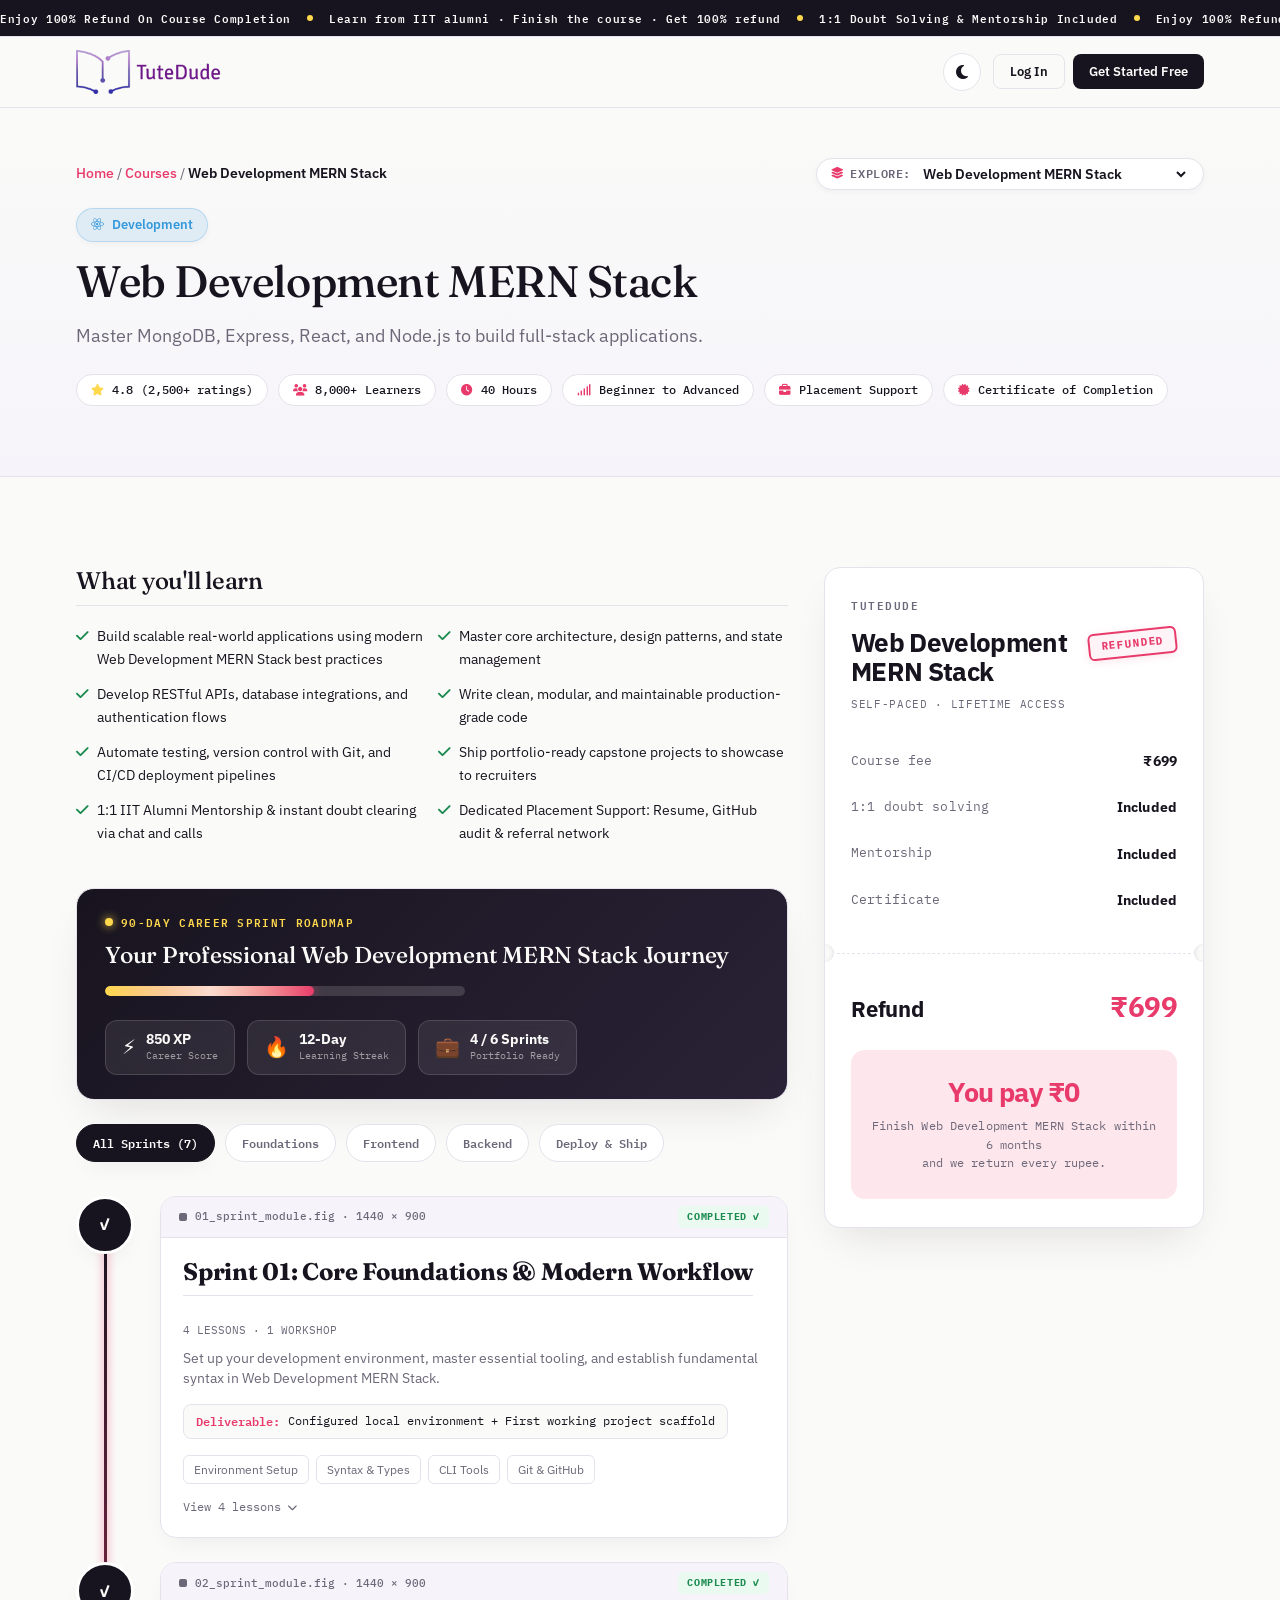
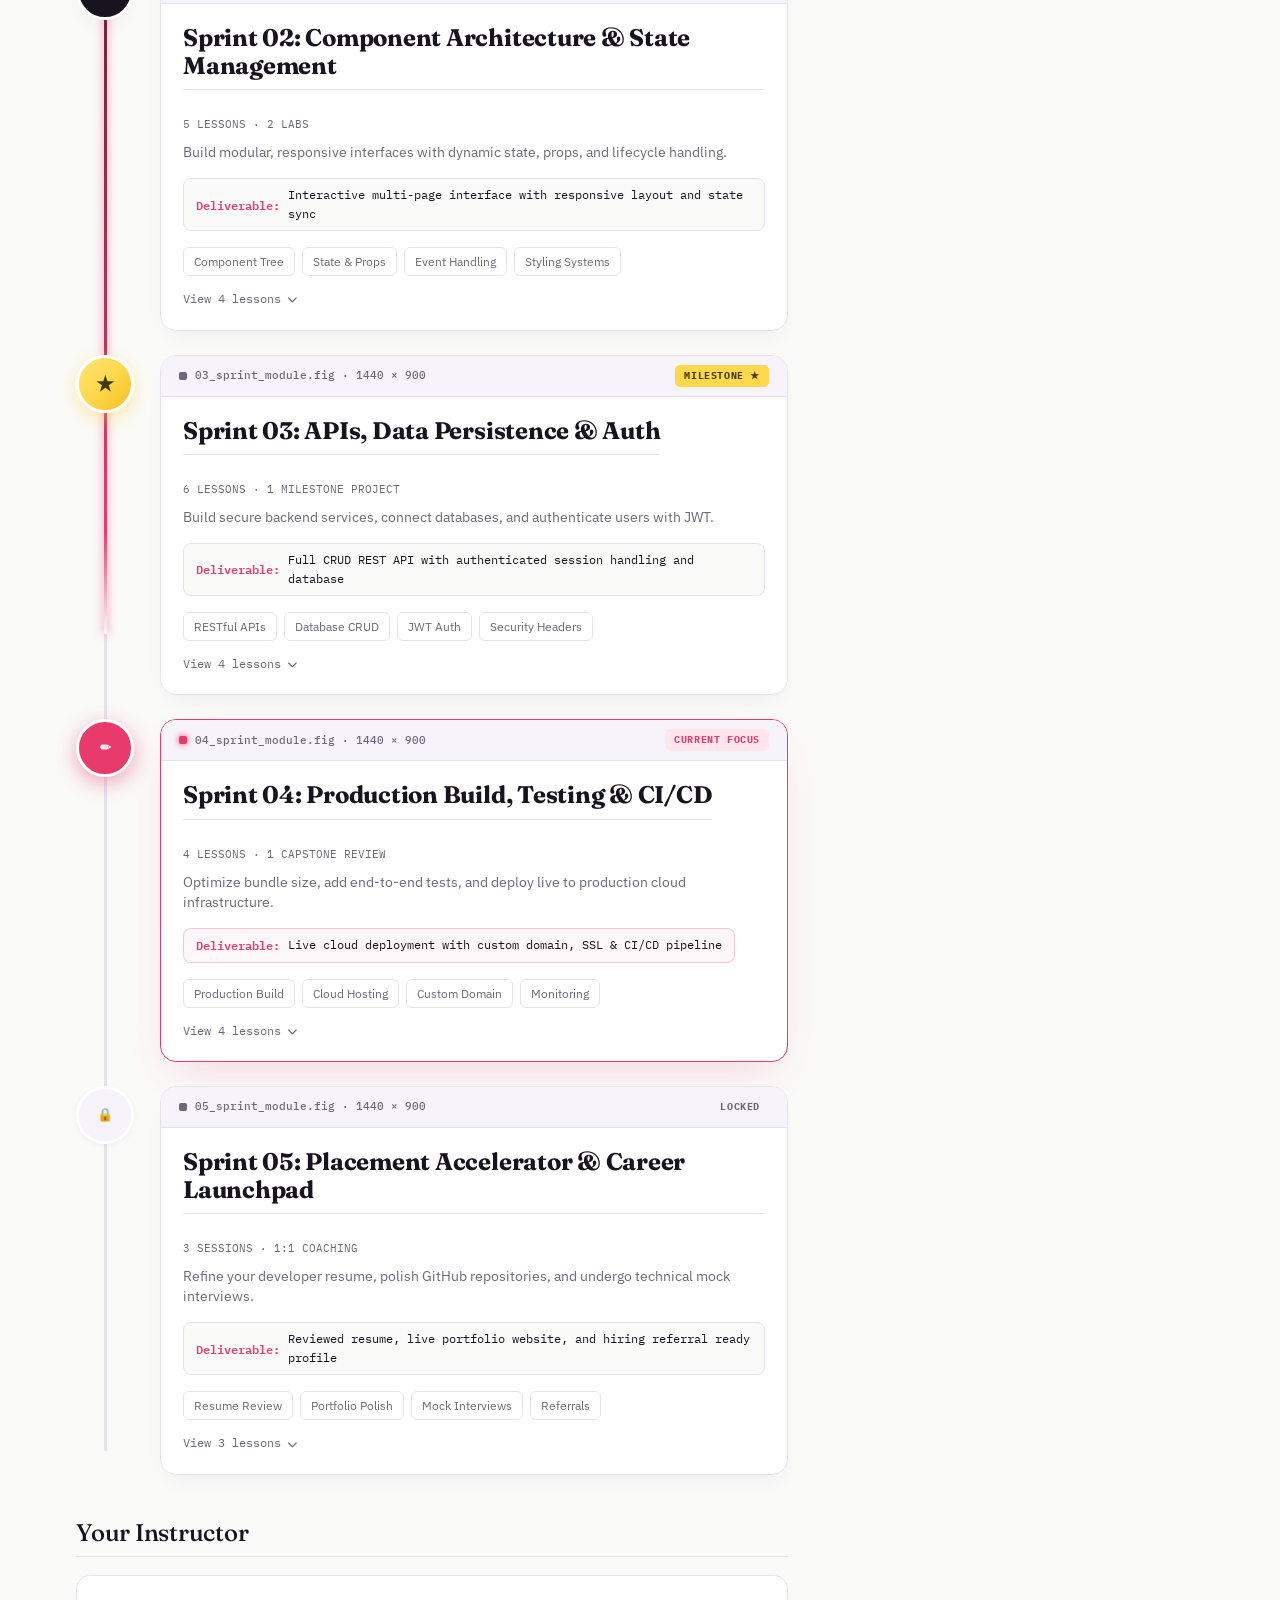
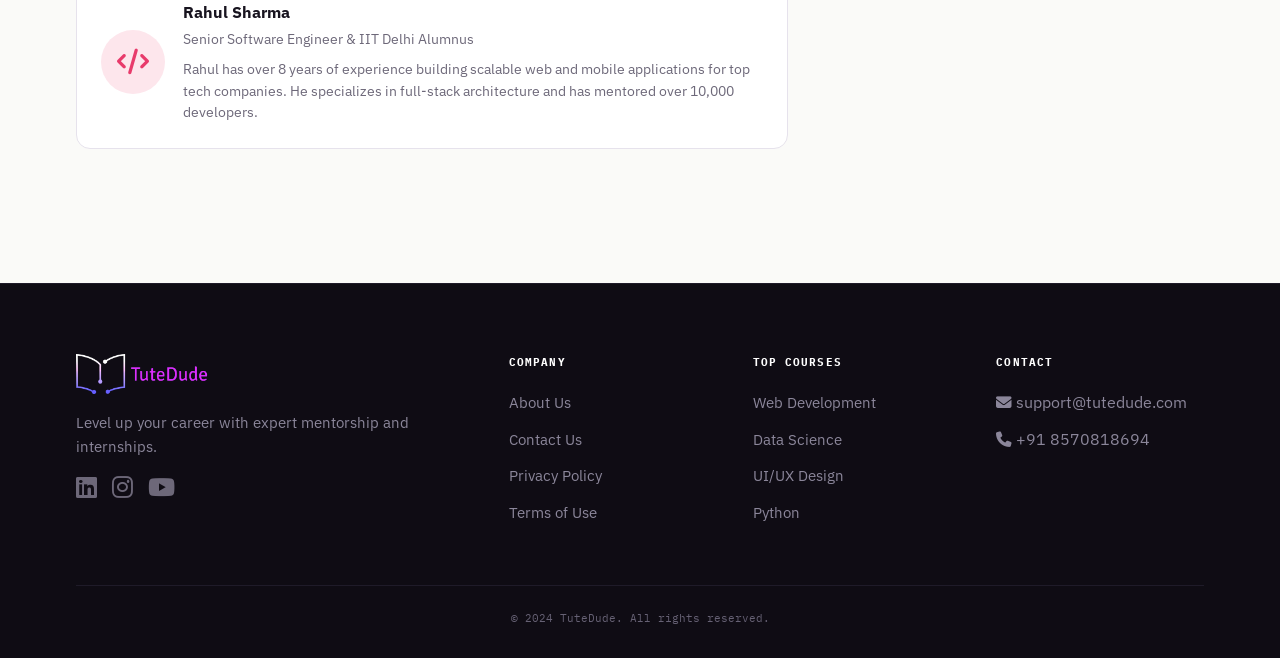
==== commit 126aec4e: "update" ====
--- a/template.html
+++ b/template.html
@@ -479,33 +479,64 @@
 
                 </div>
 
-                <!-- Right Column: Enroll Card (Sticky) -->
+                <!-- Right Column: Enroll Card — Refund Voucher -->
                 <aside class="enroll-sidebar">
-                    <div class="enroll-card">
-                        <div class="enroll-price"><span id="sidebarPriceCurrent">₹699</span> <span id="sidebarPriceOriginal">₹2,999</span></div>
-                        <p class="enroll-discount-text" id="sidebarDiscountText">You get 76% off today!</p>
-
-                        <!-- REFUND HIGHLIGHT BOX -->
-                        <div class="refund-highlight">
-                            <i class="fa-solid fa-rotate-left"></i>
-                            <div>
-                                <strong>100% Refund Guarantee</strong>
-                                <p id="sidebarRefundDesc">Complete the course within 3 months and get your full ₹699 back in your bank account.</p>
+                    <div class="voucher-card">
+
+                        <!-- Top half: course + feature rows -->
+                        <div class="voucher-top">
+                            <span class="voucher-org">TUTEDUDE</span>
+
+                            <div class="voucher-title-row">
+                                <h2 class="voucher-title" id="voucherCourseTitle">UI/UX Designing</h2>
+                                <span class="voucher-stamp">REFUNDED</span>
+                            </div>
+
+                            <p class="voucher-sub" id="voucherCourseSub">SELF-PACED · LIFETIME ACCESS</p>
+
+                            <div class="voucher-rows">
+                                <div class="voucher-row">
+                                    <span class="v-label">Course fee</span>
+                                    <span class="v-value" id="voucherCourseFee">₹699</span>
+                                </div>
+                                <div class="voucher-row">
+                                    <span class="v-label">1:1 doubt solving</span>
+                                    <span class="v-value">Included</span>
+                                </div>
+                                <div class="voucher-row">
+                                    <span class="v-label">Mentorship</span>
+                                    <span class="v-value">Included</span>
+                                </div>
+                                <div class="voucher-row">
+                                    <span class="v-label">Certificate</span>
+                                    <span class="v-value">Included</span>
+                                </div>
                             </div>
                         </div>
 
-                        <button class="btn btn-primary" style="width: 100%; padding: 16px; font-size: 1.05rem; margin-bottom: 12px;">Start Learning Free</button>
-                        <button class="btn btn-ghost" style="width: 100%; padding: 16px; font-size: 1.05rem;">View Syllabus</button>
-
-                        <ul id="sidebarFeaturesList">
-                            <li><i class="fa-solid fa-check-circle"></i> Lifetime access to course</li>
-                            <li><i class="fa-solid fa-check-circle"></i> 1:1 Mentorship sessions</li>
-                            <li><i class="fa-solid fa-check-circle"></i> Live doubt solving</li>
-                            <li><i class="fa-solid fa-check-circle"></i> Dedicated Projects</li>
-                            <li><i class="fa-solid fa-check-circle"></i> Placement Support &amp; Job Assistance</li>
-                            <li><i class="fa-solid fa-check-circle"></i> Certificate of completion</li>
-                        </ul>
-                        <div style="font-size: 0.75rem; color: var(--ink-soft); text-align: center; margin-top: 15px;"><i class="fa-solid fa-lock"></i> Secure payment. No hidden charges.</div>
+                        <!-- Perforation divider with side notches -->
+                        <div class="voucher-divider">
+                            <span class="notch notch-left"></span>
+                            <span class="dashed-line"></span>
+                            <span class="notch notch-right"></span>
+                        </div>
+
+                        <!-- Bottom half: refund total + hero panel -->
+                        <div class="voucher-bottom">
+                            <div class="voucher-refund-row">
+                                <span class="refund-label">Refund</span>
+                                <span class="refund-value" id="voucherRefundValue">₹699</span>
+                            </div>
+
+                            <div class="voucher-highlight">
+                                <div class="voucher-highlight-main">You pay <span id="voucherPayNow">₹0</span></div>
+                                <p class="voucher-highlight-sub" id="voucherRefundDesc">
+                                    Finish the course within 6 months<br>
+                                    and we return every rupee.
+                                </p>
+                            </div>
+                        </div>
+
                     </div>
                 </aside>
 
--- a/style.css
+++ b/style.css
@@ -331,7 +331,7 @@
 }
 
 /* =========================================
-   REFUND PROMISE BOX
+   REFUND PROMISE BOX (HOME HERO)
    ========================================= */
 .refund-promise-box {
     background-color: var(--panel);
@@ -518,7 +518,7 @@
 }
 
 /* =========================================
-   COURSE CARDS
+   COURSE CARDS (HOME)
    ========================================= */
 .courses-grid { display: grid; grid-template-columns: 1fr; gap: 22px; }
 .course-card {
@@ -1125,63 +1125,6 @@
     max-width: 270px;
 }
 .course-switcher-box select option { background: var(--panel); color: var(--ink); }
-
-.enroll-card {
-    background-color: var(--panel);
-    border: 1px solid var(--line);
-    border-radius: var(--radius-lg);
-    padding: 28px;
-    box-shadow: var(--shadow-lg);
-    position: sticky;
-    top: 90px;
-}
-.enroll-price {
-    font-family: var(--serif);
-    font-size: 2.2rem;
-    font-weight: 600;
-    color: var(--ink);
-    margin-bottom: 6px;
-}
-.enroll-price span {
-    font-family: var(--sans);
-    font-size: 1rem;
-    color: var(--ink-soft);
-    text-decoration: line-through;
-    font-weight: 400;
-    margin-left: 8px;
-}
-.enroll-discount-text {
-    font-family: var(--mono);
-    font-size: 11.5px;
-    color: var(--accent);
-    font-weight: 700;
-    margin-bottom: 18px;
-    letter-spacing: 0.04em;
-}
-.refund-highlight {
-    background-color: var(--accent-soft);
-    border: 1px dashed color-mix(in srgb, var(--accent) 35%, transparent);
-    border-radius: var(--radius-sm);
-    padding: 16px;
-    margin: 20px 0;
-    display: flex;
-    align-items: flex-start;
-    gap: 12px;
-}
-.refund-highlight i { font-size: 1.4rem; margin-top: 2px; color: var(--accent); }
-.refund-highlight div { font-size: 0.88rem; line-height: 1.45; }
-.refund-highlight strong { display: block; font-weight: 700; color: var(--ink); margin-bottom: 4px; }
-.refund-highlight p { color: var(--ink-soft); margin: 0; }
-.enroll-card ul { margin: 20px 0; padding: 0; }
-.enroll-card ul li {
-    display: flex;
-    align-items: center;
-    gap: 10px;
-    font-size: 0.92rem;
-    margin-bottom: 12px;
-    color: var(--ink-soft);
-}
-.enroll-card ul li i { color: var(--accent); width: 16px; }
 
 .content-section { margin-bottom: 44px; }
 .content-section h3 {
@@ -1232,6 +1175,237 @@
     background-color: color-mix(in srgb, var(--badge-color) 20%, transparent);
     color: color-mix(in srgb, var(--badge-color) 85%, #fff);
     border-color: color-mix(in srgb, var(--badge-color) 35%, transparent);
+}
+
+/* =========================================
+   ENROLL CARD — REFUND VOUCHER
+   ========================================= */
+.enroll-sidebar {
+    align-self: start;
+    position: sticky;
+    top: 90px;
+}
+
+.voucher-card {
+    background-color: var(--panel);
+    border: 1px solid var(--line);
+    border-radius: 16px;
+    box-shadow: var(--shadow-lg);
+    overflow: hidden;
+    position: relative;
+    font-family: var(--sans);
+}
+
+/* ---------- Top half ---------- */
+.voucher-top {
+    padding: 28px 26px 22px;
+    overflow: visible;
+}
+
+.voucher-org {
+    display: block;
+    font-family: var(--mono);
+    font-size: 11px;
+    font-weight: 600;
+    letter-spacing: 0.14em;
+    color: var(--ink-soft);
+    text-transform: uppercase;
+    margin-bottom: 14px;
+}
+
+.voucher-title-row {
+    display: flex;
+    justify-content: space-between;
+    align-items: flex-start;
+    gap: 14px;
+    margin-bottom: 10px;
+    flex-wrap: nowrap;
+}
+
+/* Higher specificity so the global h2 serif rule doesn't win */
+.voucher-card .voucher-title,
+.voucher-card h2.voucher-title {
+    font-family: var(--sans);
+    font-weight: 700;
+    font-size: 1.65rem;
+    line-height: 1.1;
+    color: var(--ink);
+    letter-spacing: -0.025em;
+    margin: 0;
+    padding: 0;
+    flex: 1 1 auto;
+    min-width: 0;
+    max-width: none;
+    word-break: break-word;
+}
+
+/* Refunded stamp */
+.voucher-stamp {
+    display: inline-block;
+    transform: rotate(-6deg);
+    border: 2px solid var(--accent);
+    border-radius: 6px;
+    padding: 5px 11px;
+    font-family: var(--mono);
+    font-size: 11px;
+    font-weight: 700;
+    letter-spacing: 0.08em;
+    color: var(--accent);
+    background: color-mix(in srgb, var(--accent) 6%, transparent);
+    box-shadow: 0 2px 8px color-mix(in srgb, var(--accent) 12%, transparent);
+    white-space: nowrap;
+    flex: 0 0 auto;
+    align-self: flex-start;
+    margin-top: 2px;
+    line-height: 1.2;
+}
+
+.voucher-sub {
+    font-family: var(--mono);
+    font-size: 11px;
+    letter-spacing: 0.06em;
+    color: var(--ink-soft);
+    text-transform: uppercase;
+    margin: 0 0 26px;
+}
+
+/* Feature rows */
+.voucher-rows {
+    display: flex;
+    flex-direction: column;
+    gap: 4px;
+}
+
+.voucher-row {
+    display: flex;
+    justify-content: space-between;
+    align-items: center;
+    padding: 10px 0;
+}
+
+.v-label {
+    font-family: var(--mono);
+    font-size: 13px;
+    color: var(--ink-soft);
+    letter-spacing: 0.01em;
+}
+
+.v-value {
+    font-size: 14px;
+    font-weight: 700;
+    color: var(--ink);
+    letter-spacing: 0.01em;
+}
+
+/* ---------- Perforation divider ---------- */
+.voucher-divider {
+    position: relative;
+    height: 20px;
+    display: flex;
+    align-items: center;
+    margin: 0;
+}
+
+.dashed-line {
+    flex: 1;
+    border-top: 1.5px dashed var(--line);
+    margin: 0 12px;
+}
+
+.notch {
+    width: 18px;
+    height: 18px;
+    border-radius: 50%;
+    background-color: var(--canvas);
+    position: absolute;
+    top: 50%;
+    transform: translateY(-50%);
+    z-index: 2;
+}
+.notch-left {
+    left: -9px;
+    border-right: 1px solid var(--line);
+    box-shadow: inset -2px 0 3px rgba(24, 20, 31, 0.04);
+}
+.notch-right {
+    right: -9px;
+    border-left: 1px solid var(--line);
+    box-shadow: inset 2px 0 3px rgba(24, 20, 31, 0.04);
+}
+
+[data-theme="dark"] .notch {
+    box-shadow: none;
+}
+
+/* ---------- Bottom half ---------- */
+.voucher-bottom {
+    padding: 22px 26px 28px;
+}
+
+.voucher-refund-row {
+    display: flex;
+    justify-content: space-between;
+    align-items: baseline;
+    margin-bottom: 20px;
+}
+
+.refund-label {
+    font-family: var(--sans);
+    font-weight: 700;
+    font-size: 1.35rem;
+    color: var(--ink);
+    letter-spacing: -0.01em;
+}
+
+.refund-value {
+    font-family: var(--sans);
+    font-weight: 800;
+    font-size: 1.75rem;
+    color: var(--accent);
+    letter-spacing: -0.02em;
+}
+
+/* Highlight panel */
+.voucher-highlight {
+    background-color: var(--accent-soft);
+    border-radius: 14px;
+    padding: 26px 20px;
+    text-align: center;
+}
+
+.voucher-highlight-main {
+    font-family: var(--sans);
+    font-weight: 800;
+    font-size: 1.7rem;
+    color: var(--accent);
+    letter-spacing: -0.02em;
+    line-height: 1.15;
+    margin-bottom: 10px;
+}
+
+.voucher-highlight-sub {
+    font-family: var(--mono);
+    font-size: 11.5px;
+    line-height: 1.6;
+    color: var(--ink-soft);
+    margin: 0;
+    letter-spacing: 0.01em;
+}
+
+/* Mobile */
+@media (max-width: 1023px) {
+    .enroll-sidebar {
+        position: static;
+    }
+}
+
+@media (max-width: 767px) {
+    .voucher-top { padding: 22px 20px 18px; }
+    .voucher-bottom { padding: 18px 20px 22px; }
+    .voucher-card .voucher-title,
+    .voucher-card h2.voucher-title { font-size: 1.45rem; }
+    .voucher-highlight-main { font-size: 1.45rem; }
+    .refund-value { font-size: 1.5rem; }
 }
 
 /* ============================================================
